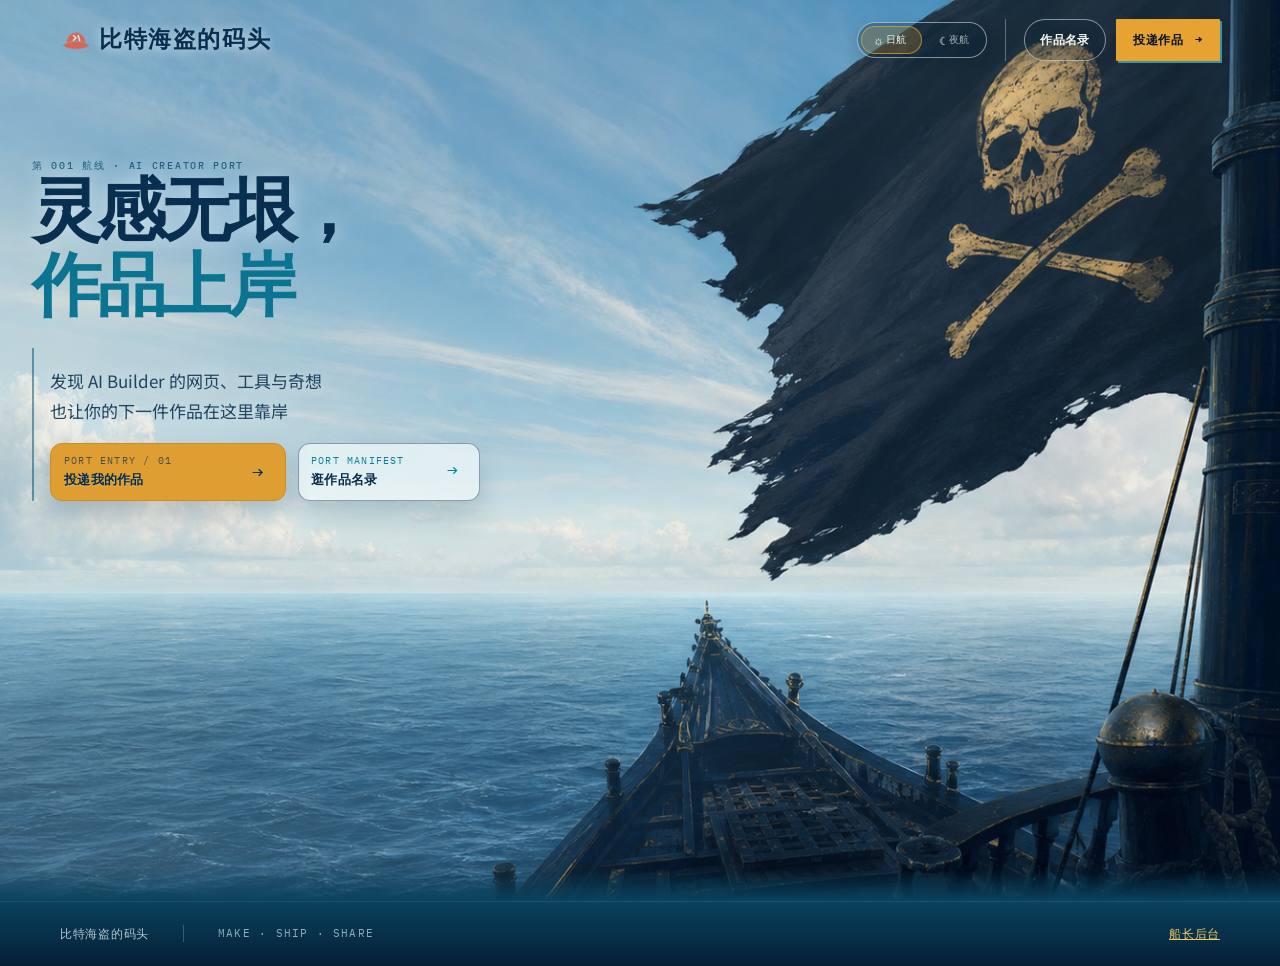
==== index.html @ 135f48ba "feat(mobile): 公开路径移动端适配完成 — 首页/投递/名录/详情日航夜航手机端全部收束 index.html v56, submit.html v59, works.html v60, " ====
<!doctype html>
<html lang="zh-CN">
<head>
  <meta charset="UTF-8"><meta name="viewport" content="width=device-width, initial-scale=1.0">
  <meta name="description" content="比特海盗的码头：AI 创作者的作品靠岸处。">
  <title>比特海盗的码头</title><link rel="stylesheet" href="assets/styles.css"><link rel="stylesheet" href="assets/nautical.css?v=13"><link rel="stylesheet" href="assets/theme.css?v=56"><link rel="stylesheet" href="assets/toggle.css?v=3">
</head>
<body data-page="home" data-theme="day">
  <header class="site-header"><a class="brand" href="index.html"><span class="brand-mark" aria-hidden="true"><svg viewBox="0 0 48 48" focusable="false"><path class="mark-hat" d="M10.3 26c1.3-8.4 6.4-14.1 13.7-14.1S36.4 17.6 37.7 26c-4.3-2.1-8.9-3.1-13.7-3.1s-9.4 1-13.7 3.1Z"/><path class="mark-brim" d="M4.8 30.7C10 27.1 16.3 25.4 24 25.4s14 1.7 19.2 5.3C38 33.8 31.7 35.4 24 35.4S10 33.8 4.8 30.7Z"/><path class="mark-code" d="m20.2 15.8 3.9 3.5-3.9 3.5m7-7 2.3 7"/></svg></span>比特海盗的码头</a><nav><button class="theme-toggle" type="button" data-theme-toggle aria-label="当前日航，切换到夜航主题"><span class="theme-option"><span aria-hidden="true">☼</span>日航</span><span class="theme-option"><span aria-hidden="true">☾</span>夜航</span><i class="theme-indicator" aria-hidden="true"></i></button><span class="nav-actions"><a href="works.html">作品名录</a><a class="button button-small" href="submit.html">投递作品 <span>→</span></a></span></nav></header>
  <main>
    <section class="hero"><div class="hero-copy-block"><p class="eyebrow">第 001 航线 · AI CREATOR PORT</p><h1 class="hero-title"><span class="theme-view" data-theme-view="night" hidden>越过黑潮，<br><em>作品归航</em></span><span class="theme-view" data-theme-view="day">灵感无垠，<br><em>作品上岸</em></span></h1><div class="hero-action"><p class="hero-copy"><span class="theme-view" data-theme-view="night" hidden>在黑潮里辨认彼此留下的航迹<br>把还没抵岸的想法，继续驶向更远处</span><span class="theme-view" data-theme-view="day">发现 AI Builder 的网页、工具与奇想<br>也让你的下一件作品在这里靠岸</span></p><div class="hero-cta-row"><a class="boarding-pass" href="submit.html"><strong>投递我的作品</strong><b aria-hidden="true">→</b></a><a class="catalog-pass" href="works.html"><span>PORT MANIFEST</span><strong>逛作品名录</strong><b aria-hidden="true">→</b></a></div></div></div><div class="day-harbor theme-view" data-theme-view="day" aria-hidden="true"><svg viewBox="0 0 1440 720" preserveAspectRatio="xMidYMid slice" xmlns="http://www.w3.org/2000/svg"><rect width="1440" height="458" fill="#d7eef3"/><rect y="458" width="1440" height="262" fill="#8fc9d8"/><rect y="454" width="1440" height="5" fill="#5d9fb5" opacity=".58"/><g fill="none" stroke="#418ba4" stroke-linecap="round"><path class="day-wave day-wave-one" d="M-90 535C28 510 126 560 245 535S463 510 582 535S820 560 939 535S1177 510 1296 535S1534 560 1653 535" stroke-width="2" opacity=".34"/><path class="day-wave day-wave-two" d="M-130 596C20 574 127 617 276 596S533 574 682 596S939 617 1088 596S1345 574 1494 596S1751 617 1900 596" stroke-width="3" opacity=".28"/><path class="day-wave day-wave-three" d="M-70 652C58 635 161 671 289 652S520 635 648 652S879 671 1007 652S1238 635 1366 652S1597 671 1725 652" stroke-width="1.5" opacity=".44"/></g><g class="day-ship" fill="#093b67"><path d="M958 552H1438L1370 600H1018Z"/><path d="M1102 551V150" stroke="#093b67" stroke-width="14"/><path d="M1110 185L1268 258L1110 322Z" opacity=".12"/><path d="M1094 519H1220L1194 539H1108Z" fill="#062d52"/></g><g class="day-flag"><path d="M1106 185C1154 178 1208 194 1262 184V282C1205 294 1157 278 1106 287Z" fill="#082f58"/><g fill="none" stroke="#e3a435" stroke-linecap="round" stroke-linejoin="round" stroke-width="4"><path d="M1169 214C1157 214 1149 222 1149 235C1149 248 1157 257 1169 257C1181 257 1189 248 1189 235C1189 222 1181 214 1169 214Z"/><path d="M1158 233L1163 233M1175 233L1180 233M1159 248C1165 252 1174 252 1179 248"/><path d="M1146 268L1191 289M1192 267L1148 290"/></g></g><g class="day-ship-notes" fill="#0a3d70" font-family="IBM Plex Mono, monospace" font-size="12" letter-spacing="2"><text x="1008" y="130">PORTSIDE / 01</text><path d="M1010 139H1100" stroke="#0a3d70" stroke-width="1.5"/><text x="1272" y="346">CLEAR WATER</text></g></svg><p class="day-harbor-readout">晴海方位<br><strong>东南风 · 缓慢启航</strong></p></div><div class="night-hero-art theme-view" data-theme-view="night" hidden aria-hidden="true"></div></section>
  </main>
  <footer><span>比特海盗的码头</span><span class="mono">MAKE · SHIP · SHARE</span><a href="admin.html">船长后台</a></footer>

  <script src="assets/theme-fallback.js?v=3"></script><script type="module" src="assets/app.js?v=9"></script>
</body></html>
---- assets/styles.css ----
@import url('https://fonts.googleapis.com/css2?family=IBM+Plex+Mono:wght@400;500&family=LXGW+WenKai:wght@400;700&family=Noto+Sans+SC:wght@400;500;700&display=swap');
:root{--ink:#082b36;--paper:#e7e6d7;--mist:#9cb9b6;--teal:#1d7b72;--orange:#e57a38;--coral:#b64f46;--line:rgba(8,43,54,.18);--radius:2px;--display:'LXGW WenKai',serif;--body:'Noto Sans SC',sans-serif;--mono:'IBM Plex Mono',monospace}*{box-sizing:border-box}html{scroll-behavior:smooth}body{margin:0;background:var(--paper);color:var(--ink);font-family:var(--body);font-size:16px;line-height:1.6}a{color:inherit;text-decoration:none}button,input,textarea,select{font:inherit}button{cursor:pointer}.site-header,footer{display:flex;align-items:center;justify-content:space-between;max-width:1240px;margin:auto;padding:22px 32px;border-bottom:1px solid var(--line)}.brand{font-family:var(--display);font-size:21px;font-weight:700;letter-spacing:.04em}.brand-mark{display:inline-grid;place-items:center;width:28px;height:28px;margin-right:6px;border:1px solid var(--teal);border-radius:50%;color:var(--teal);font-family:var(--mono)}nav{display:flex;align-items:center;gap:24px;font-size:14px}nav>a:not(.button){border-bottom:1px solid transparent}nav>a:not(.button):hover{border-color:var(--ink)}.button{display:inline-flex;gap:11px;align-items:center;border:0;border-radius:var(--radius);padding:13px 18px;background:var(--orange);color:#fff;font-weight:700;box-shadow:3px 3px 0 var(--ink);transition:transform .18s,box-shadow .18s}.button:hover{transform:translate(2px,2px);box-shadow:1px 1px 0 var(--ink)}.button-small{padding:8px 12px;font-size:14px;box-shadow:2px 2px 0 var(--ink)}.eyebrow,.mono{font-family:var(--mono);font-size:11px;letter-spacing:.11em}.eyebrow{color:var(--teal);font-weight:500}.hero{max-width:1240px;margin:auto;padding:85px 32px 92px;background:radial-gradient(circle at 72% 36%,rgba(29,123,114,.17),transparent 24%)}h1,h2{margin:0;font-family:var(--display);line-height:1.08}h1{font-size:clamp(45px,7vw,96px);letter-spacing:-.05em}h1 em{color:var(--teal);font-style:normal}.hero-copy{max-width:480px;margin:28px 0;color:rgba(8,43,54,.75);font-size:17px}.tide-line{position:relative;display:flex;align-items:center;gap:10px;max-width:760px;margin:48px 0 25px;height:24px;font-family:var(--mono);font-size:10px;color:var(--teal)}.tide-line span{width:min(58vw,520px);height:1px;background:var(--teal);transform-origin:left;animation:draw 1.5s ease-out}.tide-line i{width:12px;height:12px;border:2px solid var(--orange);border-radius:50%;background:var(--paper);animation:pulse 2s infinite}.tide-line b{font-weight:400}.text-link{font-weight:700;border-bottom:1px solid var(--ink)}.text-link span{color:var(--orange)}.works-section{max-width:1240px;margin:auto;padding:44px 32px 90px;border-top:1px solid var(--line)}.section-heading{display:flex;align-items:end;justify-content:space-between;gap:20px;margin-bottom:28px}.section-heading h1,.section-heading h2{font-size:clamp(32px,4vw,52px)}.section-heading p{margin:0}.tag-filter{display:flex;gap:9px;flex-wrap:wrap;margin-bottom:30px}.tag-filter button{border:1px solid var(--line);background:transparent;padding:6px 10px;color:var(--ink);font-size:13px}.tag-filter button:hover,.tag-filter button.active{background:var(--ink);color:var(--paper);border-color:var(--ink)}.works-grid{display:grid;grid-template-columns:repeat(3,1fr);gap:20px}.work-card{display:flex;flex-direction:column;min-width:0;background:rgba(255,255,255,.18);border:1px solid var(--line);transition:transform .2s,box-shadow .2s}.work-card:hover{transform:translateY(-5px);box-shadow:5px 7px 0 rgba(8,43,54,.2)}.cover{aspect-ratio:1.35;overflow:hidden;background:var(--ink)}.cover img{display:block;width:100%;height:100%;object-fit:cover}.cover-placeholder{display:grid;place-items:center;height:100%;color:var(--mist);font-family:var(--display);font-size:25px;background:linear-gradient(135deg,var(--ink),#165464)}.card-content{display:flex;flex:1;flex-direction:column;padding:17px}.card-content h3{margin:0;font-family:var(--display);font-size:25px;line-height:1.2}.description{margin:10px 0 15px;font-size:14px;color:rgba(8,43,54,.72)}.card-meta{display:flex;gap:8px;align-items:center;margin-top:auto;font-size:13px}.role-badge{display:inline-flex;padding:2px 7px;border-radius:20px;background:#d2e1dc;color:var(--teal);font-size:11px;font-weight:700}.role-船长{background:#f1d28f;color:#674700}.role-大副{background:#c7ded0;color:#155339}.role-舵手{background:#c6dfe7;color:#176078}.role-领航员{background:#c9e3df;color:#167064}.role-炮手{background:#efd0c9;color:#8f382c}.role-瞭望员{background:#eee1b5;color:#77601d}.role-船医{background:#efd2d0;color:#963e38}.tags{display:flex;gap:6px;flex-wrap:wrap;margin-top:15px}.tag{font-family:var(--mono);font-size:10px;color:var(--teal)}.tag:before{content:'#'}.empty-state{padding:60px 0;text-align:center;border:1px dashed var(--line)}.hidden{display:none!important}footer{border-top:1px solid var(--line);border-bottom:0;font-size:12px;color:rgba(8,43,54,.68)}footer a{text-decoration:underline}.detail-page{max-width:900px;margin:auto;padding:44px 32px 92px}.back-link{font-size:14px;text-decoration:underline}.detail-cover{width:100%;max-height:500px;object-fit:cover;margin:28px 0}.detail-title{font-size:clamp(42px,6vw,76px)}.detail-summary{max-width:650px;font-size:19px;margin:18px 0 28px}.detail-byline{display:flex;gap:10px;align-items:center;margin-bottom:34px}.journey{max-width:720px;padding:28px 0;border-top:1px solid var(--line);white-space:pre-wrap}.journey h2{font-size:31px}.journey p{font-size:16px}.detail-bottom{display:flex;justify-content:space-between;gap:16px;align-items:center;padding-top:22px;border-top:1px solid var(--line)}.form-page{display:grid;grid-template-columns:minmax(260px,.7fr) minmax(360px,1fr);gap:80px;max-width:1040px;margin:auto;padding:70px 32px 100px}.form-intro h1{font-size:clamp(43px,5vw,70px)}.form-intro p{color:rgba(8,43,54,.72)}.form-note{font-size:13px;border-left:2px solid var(--orange);padding-left:12px}.work-form,.admin-login{display:flex;flex-direction:column;gap:20px;padding:26px;border:1px solid var(--line);background:rgba(255,255,255,.2)}label{display:flex;flex-direction:column;gap:6px;font-size:13px;font-weight:700}.muted{font-weight:400;color:rgba(8,43,54,.6)}input,textarea,select{width:100%;border:1px solid var(--line);border-radius:0;padding:10px;background:rgba(255,255,255,.45);color:var(--ink);outline:none;font-weight:400}input:focus,textarea:focus,select:focus{border-color:var(--teal);box-shadow:0 0 0 2px rgba(29,123,114,.18)}.form-row{display:grid;grid-template-columns:1fr 1fr;gap:14px}.form-message{margin:0;font-size:13px;color:var(--teal)}.form-message.error{color:var(--coral)}.admin-page{max-width:1040px;margin:auto;padding:55px 32px 90px}.admin-login{max-width:400px}.text-button{border:0;background:none;color:var(--teal);text-decoration:underline}.review-list{display:grid;gap:16px}.review-card{display:grid;grid-template-columns:150px 1fr;gap:20px;padding:16px;border:1px solid var(--line)}.review-card .cover{height:110px}.review-card h3{margin:0;font-family:var(--display);font-size:28px}.review-card p{margin:7px 0;font-size:14px}.review-actions{display:flex;gap:10px;align-items:end;flex-wrap:wrap;margin-top:15px}.review-actions select{width:auto;min-width:130px}.danger{background:var(--coral)}.status-note{font-size:12px;color:var(--coral)}@keyframes draw{from{transform:scaleX(0)}to{transform:scaleX(1)}}@keyframes pulse{50%{box-shadow:0 0 0 6px rgba(229,122,56,.2)}}@media (prefers-reduced-motion:reduce){*,*:before,*:after{animation-duration:.01ms!important;transition-duration:.01ms!important}}@media(max-width:760px){.site-header,footer{padding:17px 20px}.site-header nav{gap:12px}.site-header nav>a:not(.button){display:none}.hero,.works-section{padding-left:20px;padding-right:20px}.hero{padding-top:58px}.works-grid{grid-template-columns:1fr}.form-page{grid-template-columns:1fr;gap:35px;padding:48px 20px 65px}.form-row{grid-template-columns:1fr}.detail-page,.admin-page{padding-left:20px;padding-right:20px}.review-card{grid-template-columns:1fr}.review-card .cover{height:auto}.detail-bottom{align-items:flex-start;flex-direction:column}footer{flex-wrap:wrap;gap:8px}}

.tag-field{margin:0;padding:0;border:0}.tag-field legend{padding:0;font-size:13px;font-weight:700}.tag-options{display:flex;flex-wrap:wrap;gap:8px;margin-top:9px}.tag-option{display:block;position:relative;margin:0}.tag-option input{position:absolute;inline-size:1px;block-size:1px;opacity:0}.tag-option span{display:block;border:1px solid var(--line);padding:6px 10px;background:rgba(255,255,255,.2);color:var(--ink);font-size:13px;font-weight:500;line-height:1.3;transition:border-color .18s,background .18s,color .18s}.tag-option input:checked+span{border-color:var(--teal);background:var(--teal);color:#fff}.tag-option input:focus-visible+span{outline:2px solid var(--orange);outline-offset:2px}.field-help{margin:8px 0 0;color:rgba(8,43,54,.62);font-size:12px;font-weight:400;line-height:1.55}
---- assets/nautical.css ----
/* Night sail: the default theme and shared site chrome. */
:root {
  --ink: #f5dfad;
  --paper: #030917;
  --mist: #9bb7d4;
  --teal: #48bdd0;
  --orange: #d9ad55;
  --coral: #df735e;
  --line: rgba(143,183,220,.22);
  --chart: 'IBM Plex Mono', monospace;
  --moon: #fff1c8;
  --surface: #0a1d3c;
  --surface-deep: #050e23;
}

body { min-height: 100vh; color: var(--moon); background: radial-gradient(ellipse 76% 52% at 72% -8%,rgba(22,73,129,.58),transparent 68%),linear-gradient(145deg,#06152f 0%,#030917 51%,#020611 100%); }
body::before { content: ''; position: fixed; z-index: -1; inset: 0; pointer-events: none; opacity: .08; background-image: radial-gradient(rgba(255,239,194,.62) .45px,transparent .8px); background-size: 10px 10px; }
body::after { content: ''; position: fixed; z-index: -1; right: 0; bottom: 0; left: 0; height: 31vh; pointer-events: none; opacity: .38; background: repeating-radial-gradient(ellipse 120% 24% at 50% 112%,transparent 0 39px,rgba(72,189,208,.13) 40px 41px,transparent 42px 79px); }

.site-header { position: relative; z-index: 4; max-width: none; padding: 19px max(32px,calc((100vw - 1240px)/2)); border-bottom: 1px solid rgba(217,173,85,.48); background: rgba(2,8,22,.83); box-shadow: 0 8px 30px rgba(0,0,0,.16); backdrop-filter: blur(18px); }
.brand { color: var(--moon); font-size: 23px; letter-spacing: .07em; }
.brand-mark { display:inline-flex; flex:0 0 32px; align-items:center; justify-content:center; width:32px; height:32px; margin-right:7px; border:0; border-radius:0; color:var(--orange); box-shadow:none !important; vertical-align:middle; }
.brand-mark svg { width:100%; height:100%; overflow:visible; }
.brand-mark .mark-hat { fill:currentColor; stroke:currentColor; stroke-width:1; stroke-linejoin:round; }
.brand-mark .mark-brim { fill:currentColor; stroke:currentColor; stroke-width:1; stroke-linejoin:round; }
.brand-mark .mark-code { fill:none; stroke:var(--paper); stroke-width:2.15; stroke-linecap:round; stroke-linejoin:round; }
body[data-theme="day"] .brand-mark { color:#d96557; }
nav { font-family: var(--chart); font-size: 11px; letter-spacing: .08em; }
.button { border: 1px solid var(--orange); border-radius: 1px; padding: 11px 17px; background: var(--orange); color: #071227; box-shadow: 3px 3px 0 rgba(72,189,208,.72); font-family: var(--chart); font-size: 11px; letter-spacing: .07em; }
.button:hover { transform: translate(1px,1px); background: #f5d786; color: #061127; box-shadow: 2px 2px 0 rgba(72,189,208,.72); }
.button-small { box-shadow: 2px 2px 0 rgba(72,189,208,.72); }
.eyebrow { color: var(--teal); font-family: var(--chart); font-size: 10px; letter-spacing: .17em; }

/* Home: one reading column and one theme-owned visual, aligned to the title zone. */
.theme-view[hidden] { display: none !important; }
.hero { position: relative; display: grid; grid-template-columns: minmax(0,1fr) minmax(380px,.82fr); align-items: start; gap: clamp(40px,5.5vw,76px); width: min(calc(100% - 64px),1240px); min-height: 570px; margin: 0 auto; padding: 76px 0 64px; overflow: hidden; }
.hero-copy-block { position: relative; z-index: 1; min-width: 0; padding-top: 2px; }
.hero .eyebrow { margin: 0; }
.hero-kicker { max-width: 470px; margin: 16px 0 12px; color: rgba(155,183,212,.96); font-size: 16px; line-height: 1.55; }
.hero h1 { max-width: 590px; margin: 0; color: var(--moon); font-size: clamp(52px,4.45vw,68px); line-height: 1.08; letter-spacing: -.055em; text-shadow: 0 7px 24px rgba(0,0,0,.36); }
.hero h1 em { color: var(--orange); font-style: normal; text-shadow: 0 0 20px rgba(217,173,85,.17); }
.hero-title .theme-view { width: 100%; }
.hero-action { display: grid; justify-items: start; gap: 14px; max-width: 430px; margin-top: 18px; padding-left: 15px; border-left: 1px solid rgba(72,189,208,.34); }
.hero-copy { margin: 0; color: rgba(226,237,250,.74); font-size: 15px; line-height: 1.78; }
.hero-cta-row { display: flex; flex-wrap: wrap; gap: 12px; }
.catalog-pass { display: inline-grid; grid-template-columns: auto 20px; align-items: center; column-gap: 13px; min-height: 58px; padding: 8px 12px; border: 1px solid rgba(143,183,220,.54); color: var(--moon); font-family: var(--chart); transition: transform .2s ease-out,border-color .2s ease-out,background .2s ease-out,box-shadow .2s ease-out; }
.catalog-pass span { grid-column: 1; color: var(--teal); font-size: 9px; letter-spacing: .12em; }.catalog-pass strong { grid-column: 1; font-size: 12px; font-weight: 500; letter-spacing: .04em; }.catalog-pass b { grid-column: 2; grid-row: 1 / span 2; color: var(--orange); font-size: 18px; font-weight: 400; }.catalog-pass:hover { transform: translateY(-2px); border-color: var(--orange); background: rgba(217,173,85,.1); box-shadow: 0 10px 22px rgba(0,0,0,.2); }.catalog-pass:active { transform: translateY(0) scale(.98); }.hero-proof { margin: 2px 0 0; color: rgba(155,183,212,.78); font-size: 10px; letter-spacing: .08em; }
.boarding-pass { position: relative; display: inline-grid; grid-template-columns: auto 21px; align-items: center; column-gap: 16px; width: min(100%,236px); margin-top: 0; padding: 8px 11px 8px 12px; border: 1px solid rgba(217,173,85,.72); background: linear-gradient(90deg,rgba(217,173,85,.13),rgba(217,173,85,.025)); color: var(--moon); font-family: var(--chart); transition: transform .2s,background .2s,border-color .2s; }
.boarding-pass::before { content: 'PORT ENTRY / 01'; grid-column: 1; color: var(--teal); font-size: 9px; letter-spacing: .12em; }
.boarding-pass strong { grid-column: 1; grid-row: 2; font-size: 12px; font-weight: 500; letter-spacing: .04em; }
.boarding-pass b { grid-column: 2; grid-row: 1 / span 2; color: var(--orange); font-size: 19px; font-weight: 400; }
.boarding-pass:hover { transform: translateX(4px); border-color: var(--orange); background: rgba(217,173,85,.16); }

.hero-chart { position: relative; align-self: start; width: 100%; height: 408px; margin-top: 52px; overflow: hidden; }
.hero-chart { display: none; border: 1px solid rgba(217,173,85,.42); background: linear-gradient(148deg,rgba(17,55,100,.56),rgba(4,14,35,.74) 68%); color: var(--teal); box-shadow: inset 0 0 0 7px rgba(217,173,85,.035),0 24px 62px rgba(0,0,0,.27); }
.hero-chart::before { content: ''; position: absolute; width: 282px; height: 282px; left: 53%; top: 51%; transform: translate(-50%,-50%); border: 1px solid rgba(217,173,85,.22); border-radius: 50%; box-shadow: 0 0 0 42px rgba(72,189,208,.045),0 0 0 84px rgba(217,173,85,.025); }
.hero-chart::after { content: ''; position: absolute; left: 53%; top: 10%; width: 1px; height: 80%; background: linear-gradient(transparent,rgba(217,173,85,.38),transparent); }
.hero-chart svg { position: absolute; z-index: 0; inset: 0; width: 100%; height: 100%; }
.chart-stamp,.chart-north,.chart-caption,.chart-grid { position: absolute; z-index: 2; }
.chart-stamp { top: 22px; right: 19px; padding: 6px 8px; border: 1px solid rgba(223,115,94,.68); color: var(--coral); font: 9px/1.45 var(--chart); letter-spacing: .1em; text-align: right; transform: rotate(6deg); }
.chart-north { top: 25px; left: 23px; color: var(--moon); font: 14px/1.1 var(--chart); text-align: center; }
.chart-grid { z-index: 1; background: rgba(72,189,208,.25); transform-origin: left; }
.grid-a { top: 169px; left: 33px; width: 168px; height: 1px; transform: rotate(24deg); }
.grid-b { right: 22px; bottom: 92px; width: 152px; height: 1px; transform: rotate(-16deg); }
.chart-caption { bottom: 21px; left: 25px; margin: 0; padding-left: 11px; border-left: 2px solid var(--orange); color: var(--mist); font: 10px/1.6 var(--chart); letter-spacing: .04em; }
.chart-caption strong { color: var(--moon); font-size: 11px; font-weight: 500; }
.day-boat { display: none; }
.manifest-gateway { width: min(calc(100% - 64px),1240px); margin: 0 auto; padding: 0 0 76px; }
.manifest-link { display: grid; grid-template-columns: 1fr auto; align-items: center; gap: 8px; padding: 24px 0; border-top: 1px solid rgba(217,173,85,.42); border-bottom: 1px solid rgba(143,183,220,.2); color: var(--moon); font-family: var(--chart); transition: border-color .2s,color .2s; }
.manifest-link span { grid-column: 1; color: var(--teal); font-size: 10px; letter-spacing: .14em; }.manifest-link strong { grid-column: 1; font-size: 17px; font-weight: 500; letter-spacing: .03em; }.manifest-link b { grid-column: 2; grid-row: 1 / span 2; color: var(--orange); font-size: 27px; font-weight: 400; }.manifest-link:hover { border-color: var(--orange); color: var(--orange); }

.works-section { position: relative; max-width: 1240px; padding-top: 68px; border-top: 1px solid rgba(217,173,85,.42); }.works-section::before { content: 'PORT MANIFEST  /  NIGHT WATCH'; position: absolute; top: 20px; right: 32px; color: rgba(155,183,212,.53); font: 10px var(--chart); letter-spacing: .1em; }.section-heading h2 { color: var(--moon); font-size: clamp(40px,4.6vw,63px); letter-spacing: -.06em; }.section-heading h2::after { content: ''; display: inline-block; width: 28px; margin-left: 12px; border-top: 2px solid var(--orange); vertical-align: middle; }.tag-filter { padding-bottom: 17px; border-bottom: 1px solid var(--line); }.tag-filter button { border: 0; border-bottom: 2px solid transparent; padding: 5px 7px; background: transparent; color: var(--mist); font-family: var(--chart); font-size: 10px; letter-spacing: .04em; }.tag-filter button:hover,.tag-filter button.active { color: var(--moon); border-bottom-color: var(--orange); }
.works-grid { gap: 22px; }.work-card { position: relative; border: 1px solid rgba(123,170,211,.32); background: linear-gradient(155deg,rgba(14,43,82,.92),rgba(5,17,39,.94)); transition: transform .2s,border-color .2s,box-shadow .2s; }.work-card::before { content: 'BERTH / OPEN'; position: absolute; z-index: 2; top: 12px; left: 12px; padding: 3px 7px; border-left: 1px solid var(--orange); background: rgba(3,9,23,.88); color: var(--mist); font: 9px var(--chart); letter-spacing: .08em; }.work-card:hover { transform: translateY(-5px); border-color: var(--orange); box-shadow: 0 16px 32px rgba(0,0,0,.27); }.cover { position: relative; border-bottom: 1px solid rgba(143,183,220,.24); background: var(--surface-deep); }.cover::after { content: ''; position: absolute; inset: 10px; border: 1px solid rgba(217,173,85,.27); pointer-events: none; }.cover img { filter: saturate(.88) contrast(1.08); }.cover-placeholder { background: radial-gradient(circle at 67% 18%,rgba(72,189,208,.55),transparent 25%),linear-gradient(135deg,#0d407a,#030917); color: var(--moon); }.card-content { padding: 18px; }.card-content h3,.detail-title,.journey h2,.admin-page .section-heading h1,.review-card h3 { color: var(--moon); }.description,.journey p { color: rgba(230,239,250,.75); }.card-meta { border-top-color: rgba(143,183,220,.19); color: var(--mist); font-family: var(--chart); font-size: 10px; }.role-badge { background: rgba(72,189,208,.15); color: var(--teal); font-family: var(--chart); }.tag,.text-button { color: var(--orange); }
.detail-page { padding-top: 58px; }.back-link,.detail-byline,.form-intro p,.muted { color: var(--mist); }.detail-cover { border-color: rgba(217,173,85,.43); }.detail-summary,.form-intro { border-left-color: var(--orange); }.journey,.review-card { border-color: rgba(143,183,220,.28); background: rgba(8,29,60,.48); }.work-form,.admin-login { border-color: rgba(143,183,220,.34); background: rgba(7,24,52,.66); }label { color: var(--moon); }input,textarea,select { border-color: rgba(143,183,220,.34); background: rgba(3,9,23,.62); color: var(--moon); }
footer { max-width: none; padding: 23px max(32px,calc((100vw - 1240px)/2)); border-top-color: rgba(217,173,85,.4); background: #020714; color: var(--mist); font-family: var(--chart); letter-spacing: .06em; } footer a { color: var(--orange); }
.site-header nav { gap: 18px; }.nav-actions { display: flex; align-items: center; gap: 14px; }.nav-actions > a:not(.button) { border-bottom: 1px solid transparent; color: rgba(255,241,200,.8); }.nav-actions > a:not(.button):hover { color: var(--orange); border-color: var(--orange); }

@media (max-width: 980px) { .hero { grid-template-columns: 1fr; gap: 0; width: min(calc(100% - 48px),720px); padding-top: 62px; }.hero-chart { max-width: 590px; height: 390px; margin-top: 34px; }.manifest-gateway { width: min(calc(100% - 48px),720px); } }
@media (max-width: 760px) { .site-header,footer { padding-right: 20px; padding-left: 20px; }.site-header nav { gap: 10px; }.nav-actions { gap: 10px; }.nav-actions .button-small { padding: 7px 9px; font-size: 11px; }.nav-actions > a:not(.button) { display: none; }.hero { width: calc(100% - 40px); min-height: 0; padding: 52px 0 48px; }.hero-kicker { margin: 14px 0 10px; font-size: 15px; }.hero h1 { font-size: clamp(44px,13vw,62px); }.hero-action { gap: 12px; margin-top: 16px; padding-left: 12px; }.hero-copy { font-size: 14px; line-height: 1.76; }.hero-chart { height: 320px; margin-top: 30px; }.manifest-gateway { width: calc(100% - 40px); padding-bottom: 56px; }.manifest-link { padding: 20px 0; }.manifest-link strong { font-size: 15px; }.works-section { padding-top: 62px; }.works-section::before { right: 20px; }.detail-page,.admin-page,.form-page { padding-right: 20px; padding-left: 20px; } }
---- assets/theme.css ----
/* Day sailing: a harbour chart that overrides only the shared theme tokens and visual. */
body[data-theme="day"] { --ink:#0a3d70; --paper:#dbeef2; --mist:#39759a; --teal:#087f9b; --orange:#e6a331; --coral:#d96557; --line:rgba(10,61,112,.25); --moon:#10395e; --surface:#f6fbfa; --surface-deep:#d2eaf0; color:var(--moon); background:radial-gradient(circle at 82% 0,#fff9e8 0,transparent 24%),linear-gradient(160deg,#c7e7ef 0%,#e9f5f3 47%,#d6ebee 100%); }
body[data-theme="day"]::before { opacity:.07; background-image:radial-gradient(rgba(10,61,112,.26) .5px,transparent .7px); }
body[data-theme="day"]::after { display:none; }
body[data-theme="day"] .site-header { border-bottom-color:rgba(10,61,112,.22); background:rgba(246,251,250,.8); }.theme-toggle { display:inline-flex; align-items:center; gap:6px; padding:7px 9px; border:1px solid rgba(131,200,232,.35); border-radius:999px; background:transparent; color:var(--mist); font:10px var(--chart); letter-spacing:.05em; transition:background .2s,color .2s,border-color .2s; }.theme-toggle:hover { border-color:var(--teal); background:rgba(60,199,214,.12); color:var(--moon); }body[data-theme="day"] .brand-mark { border-color:var(--coral); color:var(--coral); }body[data-theme="day"] .theme-toggle { border-color:rgba(10,61,112,.3); background:rgba(255,255,255,.38); color:var(--ink); }body[data-theme="day"] .theme-toggle:hover { border-color:var(--teal); background:#fff; color:var(--teal); }
body[data-theme="day"] .hero h1 { color:var(--ink); text-shadow:none; }body[data-theme="day"] .hero h1 em { color:var(--teal); text-shadow:none; }body[data-theme="day"] .hero-kicker,body[data-theme="day"] .hero-copy { color:rgba(10,61,112,.76); }body[data-theme="day"] .hero-action { border-left-color:rgba(8,127,155,.42); }body[data-theme="day"] .boarding-pass { border-color:rgba(10,61,112,.46); background:rgba(255,255,255,.45); color:var(--ink); }body[data-theme="day"] .boarding-pass::before { color:var(--teal); }body[data-theme="day"] .boarding-pass b { color:var(--coral); }body[data-theme="day"] .boarding-pass:hover { border-color:var(--coral); background:rgba(255,255,255,.78); }
body[data-theme="day"] .hero-chart.theme-view:not([hidden]) { display:block; border-color:rgba(10,61,112,.25); background:linear-gradient(140deg,rgba(255,255,255,.72),rgba(194,226,234,.74)); color:var(--ink); box-shadow:0 24px 54px rgba(28,94,124,.15); }body[data-theme="day"] .hero-chart::before { width:92%; height:42%; top:auto; bottom:0; left:4%; transform:none; border:0; border-top:1px solid rgba(8,127,155,.23); border-radius:50% 50% 0 0; background:linear-gradient(180deg,transparent,rgba(194,226,234,.33)); box-shadow:none; }body[data-theme="day"] .hero-chart::after { top:auto; right:28px; bottom:58px; left:28px; width:auto; height:1px; background:rgba(10,61,112,.14); }.day-boat { display:block; }body[data-theme="day"] .chart-stamp { color:var(--coral); }body[data-theme="day"] .chart-north { color:var(--ink); }body[data-theme="day"] .chart-grid { background:rgba(10,61,112,.16); }body[data-theme="day"] .grid-a { top:143px; left:46px; width:112px; }body[data-theme="day"] .grid-b { display:none; }body[data-theme="day"] .chart-caption { border-left-color:var(--coral); color:var(--mist); }body[data-theme="day"] .chart-caption strong { color:var(--ink); }
body[data-theme="day"] .manifest-link { border-top-color:rgba(10,61,112,.25); border-bottom-color:rgba(10,61,112,.18); color:var(--ink); }body[data-theme="day"] .manifest-link span { color:var(--teal); }body[data-theme="day"] .manifest-link b { color:var(--coral); }body[data-theme="day"] .manifest-link:hover { border-color:var(--coral); color:var(--teal); }body[data-theme="day"] .nav-actions > a:not(.button) { color:var(--ink); }body[data-theme="day"] .nav-actions > a:not(.button):hover { color:var(--teal); border-color:var(--teal); }
body[data-theme="day"] .works-section { border-top-color:rgba(10,61,112,.25); }body[data-theme="day"] .works-section::before { color:rgba(10,61,112,.55); }body[data-theme="day"] .section-heading h2,body[data-theme="day"] .card-content h3,body[data-theme="day"] .detail-title,body[data-theme="day"] .journey h2,body[data-theme="day"] .admin-page .section-heading h1,body[data-theme="day"] .review-card h3 { color:var(--ink); }body[data-theme="day"] .section-heading h2::after { border-color:var(--coral); }body[data-theme="day"] .tag-filter { border-bottom-color:rgba(10,61,112,.2); }body[data-theme="day"] .tag-filter button { color:var(--mist); }body[data-theme="day"] .tag-filter button:hover,body[data-theme="day"] .tag-filter button.active { color:var(--ink); border-bottom-color:var(--coral); }body[data-theme="day"] .work-card { border-color:rgba(10,61,112,.18); background:rgba(255,255,255,.7); box-shadow:0 10px 22px rgba(28,94,124,.12); }body[data-theme="day"] .work-card::before { background:var(--ink); color:#eff8f7; }body[data-theme="day"] .cover { border-bottom-color:rgba(10,61,112,.18); background:#bcdce4; }body[data-theme="day"] .cover::after { border-color:rgba(255,255,255,.66); }body[data-theme="day"] .cover-placeholder { background:radial-gradient(circle at 65% 20%,#f6d486,transparent 28%),linear-gradient(135deg,#6db8cf,#21779d); color:#fff; }body[data-theme="day"] .description,body[data-theme="day"] .journey p { color:rgba(10,61,112,.74); }body[data-theme="day"] .card-meta { border-top-color:rgba(10,61,112,.16); color:var(--mist); }body[data-theme="day"] .role-badge { background:rgba(8,127,155,.11); color:var(--teal); }body[data-theme="day"] .tag,body[data-theme="day"] .text-button { color:var(--teal); }body[data-theme="day"] .journey,body[data-theme="day"] .review-card { border-color:rgba(10,61,112,.18); background:rgba(255,255,255,.45); }body[data-theme="day"] .work-form,body[data-theme="day"] .admin-login { border-color:rgba(10,61,112,.22); background:rgba(255,255,255,.6); }body[data-theme="day"] label { color:var(--ink); }body[data-theme="day"] input,body[data-theme="day"] textarea,body[data-theme="day"] select { border-color:rgba(10,61,112,.25); background:rgba(255,255,255,.68); color:var(--ink); }body[data-theme="day"] .manifest-gateway { position:relative; padding-bottom:108px; }body[data-theme="day"] .manifest-link { position:relative; z-index:1; }body[data-theme="day"] .manifest-gateway::after { content:""; position:absolute; z-index:0; right:50%; bottom:0; width:100vw; height:122px; transform:translateX(50%); background:radial-gradient(ellipse 74% 46px at 50% 2%,rgba(108,183,201,.2),transparent 72%),linear-gradient(180deg,rgba(160,213,222,0) 0%,rgba(62,141,170,.18) 35%,#0a3d70 100%); }body[data-theme="day"] footer { border-top-color:rgba(255,255,255,.14); background:#0a3d70; color:#c7e6ee; }body[data-theme="day"] footer a { color:#f8d27a; }
@media(max-width:760px) { body[data-theme="day"] .manifest-gateway { padding-bottom:84px; }body[data-theme="day"] .manifest-gateway::after { height:96px; }.theme-toggle { padding:6px 7px; } }

/* Day home: an open harbour scene, intentionally independent from the night porthole. */
.day-harbor { display: none; }
body[data-theme="day"] .hero { display: block; width: 100%; min-height: 650px; padding: 0; overflow: hidden; background: #d7eef3; }
body[data-theme="day"] .hero::before { content: ''; position: absolute; inset: 0; z-index: 0; pointer-events: none; opacity: .035; background-image: radial-gradient(rgba(10,61,112,.8) .55px,transparent .7px); background-size: 8px 8px; }
body[data-theme="day"] .hero-copy-block { position: relative; z-index: 2; width: min(100% - 64px,1240px); margin: 0 auto; padding: 132px 0 84px; }
body[data-theme="day"] .hero .eyebrow { color: #176887; }
body[data-theme="day"] .hero h1 { max-width: 590px; color: #0a3d70; font-size: clamp(58px,5.2vw,78px); text-shadow: none; }
body[data-theme="day"] .hero h1 em { color: #087f9b; }
body[data-theme="day"] .hero-action { max-width: 500px; margin-top: 25px; padding: 18px 0 0 16px; border-left: 2px solid rgba(8,127,155,.45); }
body[data-theme="day"] .hero-copy { max-width: 475px; color: rgba(10,61,112,.82); font-size: 16px; line-height: 1.8; }
body[data-theme="day"] .hero-cta-row { margin-top: 4px; }
body[data-theme="day"] .boarding-pass,body[data-theme="day"] .catalog-pass { min-width: 166px; min-height: 58px; border-radius: 12px; }
body[data-theme="day"] .boarding-pass { grid-template-columns: auto 20px; column-gap: 13px; padding: 8px 13px; border: 1px solid #d89a2d; background: #e3a435; color: #072f58; box-shadow: 0 10px 18px rgba(10,61,112,.14),0 2px 5px rgba(10,61,112,.1); }
body[data-theme="day"] .boarding-pass::before { content: 'PORT ENTRY / 01'; color: rgba(7,47,88,.72); }
body[data-theme="day"] .boarding-pass b { color: #072f58; }.boarding-pass:active { transform: translateY(0) scale(.98); }
body[data-theme="day"] .boarding-pass:hover { transform: translateY(-2px); border-color: #c88417; background: #ebb348; box-shadow: 0 15px 26px rgba(10,61,112,.18),0 3px 7px rgba(10,61,112,.12); }
body[data-theme="day"] .catalog-pass { border-color: rgba(10,61,112,.38); background: rgba(255,255,255,.54); color: #0a3d70; box-shadow: 0 9px 17px rgba(28,94,124,.1),0 2px 5px rgba(28,94,124,.08); }
body[data-theme="day"] .catalog-pass span,body[data-theme="day"] .catalog-pass b { color: #087f9b; }
body[data-theme="day"] .catalog-pass:hover { border-color: #087f9b; background: rgba(255,255,255,.82); box-shadow: 0 14px 24px rgba(28,94,124,.15),0 3px 7px rgba(28,94,124,.1); }
body[data-theme="day"] .hero-proof { color: rgba(10,61,112,.66); }
body[data-theme="day"] .day-harbor.theme-view:not([hidden]) { position: absolute; z-index: 1; inset: 0; display: block; pointer-events: none; }
body[data-theme="day"] .day-harbor svg { display: block; width: 100%; height: 100%; }
.day-wave { animation: day-drift 10s ease-in-out infinite alternate; }.day-wave-two { animation-duration: 14s; animation-delay: -4s; }.day-wave-three { animation-duration: 18s; animation-delay: -9s; }.day-flag { transform-box: fill-box; transform-origin: left center; animation: flag-sail 3.8s ease-in-out infinite; }.day-harbor-readout { position: absolute; right: max(32px,calc((100vw - 1240px)/2)); bottom: 32px; margin: 0; padding-right: 12px; border-right: 2px solid #e3a435; color: rgba(10,61,112,.72); font: 10px/1.7 var(--chart); letter-spacing: .06em; text-align: right; }.day-harbor-readout strong { color: #0a3d70; font-size: 11px; font-weight: 500; }
@keyframes day-drift { from { transform: translateX(-16px); } to { transform: translateX(18px); } }
@keyframes flag-sail { 0%,100% { transform: skewY(0deg) scaleX(1); } 50% { transform: skewY(1.6deg) scaleX(.97); } }
@media(max-width:760px) { body[data-theme="day"] .hero { min-height: 690px; }body[data-theme="day"] .hero-copy-block { width: calc(100% - 40px); padding: 73px 0 44px; }body[data-theme="day"] .hero h1 { max-width: 315px; font-size: clamp(46px,13vw,60px); }body[data-theme="day"] .hero-action { max-width: 330px; margin-top: 21px; padding-top: 14px; padding-left: 12px; }body[data-theme="day"] .hero-copy { font-size: 14px; line-height: 1.72; }body[data-theme="day"] .hero-cta-row { gap: 9px; }body[data-theme="day"] .boarding-pass,body[data-theme="day"] .catalog-pass { min-width: 0; flex: 1 1 145px; }body[data-theme="day"] .day-harbor svg { width: 168%; max-width: none; margin-left: -68%; }.day-harbor-readout { right: 20px; bottom: 22px; }.day-ship-notes { display: none; } }

/* Day home v2: the visitor stands aboard the ship; the image is the scene, not a card illustration. */
body[data-theme="day"] .hero {
  max-width: none;
  min-height: max(680px,100svh);
  isolation: isolate;
  background-color: #9ac8dc;
  background-image: url("images/day-hero-lookout-v1.png");
  background-position: center top;
  background-size: cover;
}
body[data-theme="day"] .hero::before {
  z-index: 0;
  opacity: 0;
  background-image: none;
  background-repeat: no-repeat;
  background-size: 100% 100%;
}
body[data-theme="day"] .site-header {
  position: absolute;
  z-index: 4;
  width: 100%;
  padding-right: max(32px,calc((100vw - 1160px)/2));
  padding-left: max(32px,calc((100vw - 1160px)/2));
  background: transparent;
  border-bottom-color: transparent;
  box-shadow: none;
  backdrop-filter: none;
}
body[data-theme="day"] .site-header .brand {
  color: #082e50;
  text-shadow: 0 1px 12px rgba(240,250,252,.72);
}
body[data-theme="day"] .site-header .brand-mark { box-shadow:none !important; }
body[data-theme="day"] .site-header .nav-actions > a:not(.button) {
  color: #eff8f7;
  text-shadow: 0 1px 10px rgba(2,25,42,.72);
}
body[data-theme="day"] .site-header .nav-actions > a:not(.button):hover { color: #f2c768; border-color: #f2c768; }
body[data-theme="day"] .site-header .theme-toggle {
  border-color: rgba(235,246,244,.52);
  background: rgba(4,31,52,.32);
  color: #eff8f7;
  box-shadow: 0 5px 16px rgba(2,21,37,.16);
  backdrop-filter: blur(10px);
}
body[data-theme="day"] .site-header .theme-toggle:hover { background: rgba(4,31,52,.52); }
body[data-theme="day"] .site-header .theme-toggle .theme-option:first-child { color: #eff8f7; }
body[data-theme="day"] .site-header .theme-toggle .theme-option:last-of-type { color: rgba(230,241,241,.68); }
body[data-theme="day"] .site-header nav { gap: 0; }
body[data-theme="day"] .site-header .theme-toggle { width: 130px; height: 36px; }
body[data-theme="day"] .site-header .nav-actions {
  gap: 10px;
  margin-left: 18px;
  padding-left: 18px;
  border-left: 1px solid rgba(235,246,244,.34);
}
body[data-theme="day"] .site-header .nav-actions > a:not(.button) {
  display: inline-flex;
  align-items: center;
  min-height: 42px;
  padding: 0 15px;
  border: 1px solid rgba(235,246,244,.52);
  border-radius: 999px;
  background: rgba(4,31,52,.24);
  color: #eff8f7;
  font-size: 12px;
  font-weight: 600;
  letter-spacing: .03em;
  text-shadow: 0 1px 10px rgba(2,25,42,.72);
  backdrop-filter: blur(10px);
}
body[data-theme="day"] .site-header .nav-actions > a:not(.button):hover { background: rgba(4,31,52,.48); }
body[data-theme="day"] .site-header .nav-actions .button-small { min-height: 42px; padding: 0 16px; font-size: 12px; }
@media(max-width:760px) {
  body[data-theme="day"] .site-header { padding-right: 20px; padding-left: 20px; }
  body[data-theme="day"] .site-header .theme-toggle { width: 106px; height: 34px; }
  body[data-theme="day"] .site-header .nav-actions { gap: 8px; margin-left: 10px; padding-left: 10px; }
  body[data-theme="day"] .site-header .nav-actions > a:not(.button) { display: none; }
  body[data-theme="day"] .site-header .nav-actions .button-small { min-height: 36px; padding: 0 11px; font-size: 11px; }
  body[data-page="home"][data-theme="day"] .site-header .nav-actions { display: none !important; }
}
@media(max-width:560px) {
  body[data-theme="day"] .site-header .brand { font-size: 0; }
  body[data-theme="day"] .site-header .brand-mark { margin-right: 0; font-size: 16px; }
  body[data-theme="day"] .site-header .theme-toggle { width: 96px; }
  body[data-theme="day"] .site-header .nav-actions { margin-left: 8px; padding-left: 8px; }
  body[data-theme="day"] .site-header .nav-actions .button-small { padding: 0 9px; }
}
body[data-theme="day"] .hero-copy-block { padding-top: clamp(158px,17vh,204px); }
body[data-theme="day"] .hero .eyebrow { color: #175e7a; text-shadow: 0 1px 18px rgba(240,250,252,.78); }
body[data-theme="day"] .hero h1 { color: #082e50; font-size: clamp(58px,5.4vw,82px); text-shadow: 0 1px 22px rgba(238,249,252,.66); }
body[data-theme="day"] .hero h1 em { color: #0b7490; }
body[data-theme="day"] .hero-action { border-left-color: rgba(8,89,117,.55); }
body[data-theme="day"] .hero-copy { color: rgba(7,48,79,.88); text-shadow: 0 1px 16px rgba(241,251,253,.72); }
body[data-theme="day"] .boarding-pass { border-color: #ce8b28; background: #df9e32; color: #062c49; box-shadow: 0 12px 26px rgba(4,37,61,.22); }
body[data-theme="day"] .catalog-pass { border-color: rgba(7,48,79,.42); background: rgba(248,253,253,.66); box-shadow: 0 12px 26px rgba(4,37,61,.16); }
body[data-theme="day"] .hero-proof { color: rgba(7,48,79,.72); text-shadow: 0 1px 12px rgba(241,251,253,.72); }
body[data-theme="day"] .boarding-pass strong,body[data-theme="day"] .catalog-pass strong {
  color: #062c49;
  font-size: 13px;
  font-weight: 700;
  letter-spacing: .02em;
  text-shadow: 0 1px 0 rgba(255,255,255,.24);
}
@media(min-width:900px) {
  body[data-theme="day"] .hero-copy { max-width: 490px; font-size: 17px; line-height: 1.72; }
  body[data-theme="day"] .hero-cta-row { display: grid; grid-template-columns: 236px minmax(166px,1fr); width: min(100%,430px); gap: 12px; }
  body[data-theme="day"] .boarding-pass { width: auto; }
  body[data-theme="day"] .catalog-pass { min-width: 0; }
  body[data-theme="day"] .boarding-pass::before,body[data-theme="day"] .catalog-pass span { font-size: 10px; }
  body[data-theme="day"] .hero-proof { font-size: 11px; }
}
body[data-theme="day"] .day-harbor { display: none !important; }
body[data-theme="day"] .manifest-gateway { max-width: 1240px; padding-top: 36px; }
@media(min-width:900px) {
  body[data-theme="day"] .hero::after {
    content: '';
    position: absolute;
    z-index: 1;
    inset: 0;
    pointer-events: none;
    background: linear-gradient(90deg,rgba(225,243,246,.14) 0%,rgba(225,243,246,.06) 36%,transparent 58%);
  }
}
@media(max-width:760px) {
  body[data-theme="day"] .hero { min-height: 100svh; background-image: url("images/day-hero-lookout-v1.png"); background-position: 63% top; }
  body[data-theme="day"] .hero-copy-block { padding-top: 116px; }
  body[data-theme="day"] .hero h1 { font-size: clamp(48px,13vw,62px); }
  body[data-theme="day"] .hero-action { background: linear-gradient(90deg,rgba(232,246,248,.55),rgba(232,246,248,0)); }
}
@media(max-width:760px) {
  body[data-page="home"][data-theme="day"] .hero-copy-block { padding-top: 96px; padding-bottom: 40px; }
  body[data-page="home"][data-theme="day"] .hero-action { gap: 10px; margin-top: 18px; padding-top: 12px; background: linear-gradient(90deg,rgba(240,250,251,.78) 0%,rgba(240,250,251,.62) 68%,rgba(240,250,251,.24) 100%); }
  body[data-page="home"][data-theme="day"] .hero-copy { color: #082e50; text-shadow: 0 1px 14px rgba(245,252,253,.9); }
  body[data-page="home"][data-theme="day"] .hero-cta-row { gap: 8px; }
}

/* Day home motion: a settled camera and a barely perceptible reflection on the water. */
@media (prefers-reduced-motion: no-preference) {
  body[data-theme="day"] .site-header {
    animation: day-header-settle .72s cubic-bezier(.22,.8,.24,1) both;
  }

  body[data-theme="day"] .hero::before {
    content: "";
    inset: auto 0 0;
    z-index: 0;
    height: 37%;
    opacity: .095;
    background:
      radial-gradient(ellipse 42% 28% at 24% 76%, rgba(255,255,255,.76), transparent 72%),
      linear-gradient(106deg, transparent 36%, rgba(255,255,255,.48) 49%, transparent 62%);
    background-size: 120% 100%, 180% 100%;
    background-position: 0 0, 0 0;
    background-repeat: no-repeat;
    mix-blend-mode: soft-light;
    filter: blur(8px);
    animation: day-water-glint 16s ease-in-out infinite alternate;
  }
}
@keyframes day-header-settle {
  from { opacity: 0; transform: translateY(-10px); }
  to { opacity: 1; transform: translateY(0); }
}
@keyframes day-copy-arrival {
  from { opacity: 0; transform: translateY(18px); }
  to { opacity: 1; transform: translateY(0); }
}
@keyframes day-title-arrival {
  from { opacity: 0; transform: translateY(10px); letter-spacing: -.025em; }
  to { opacity: 1; transform: translateY(0); letter-spacing: inherit; }
}
@keyframes day-action-arrival {
  from { opacity: 0; transform: translateY(12px); }
  to { opacity: 1; transform: translateY(0); }
}
@keyframes day-water-glint {
  from { background-position: 0 0, -28% 0; }
  to { background-position: 7% 0, 32% 0; }
}

/* Day footer closes the deck scene in deep sea tones. */
body[data-theme="day"] footer {
  position: relative;
  z-index: 3;
  min-height: 0;
  margin-top: 0;
  padding: 23px max(32px,calc((100vw - 1160px)/2));
  border-top-color: rgba(217,173,85,.34);
  background: linear-gradient(180deg, #0a425d 0%, #051f36 100%);
  color: rgba(221,239,242,.8);
  box-shadow: inset 0 1px 0 rgba(255,255,255,.08);
  backdrop-filter: none;
  gap: 34px;
  justify-content: flex-start;
}
body[data-theme="day"] footer::before {
  content: '';
  position: absolute;
  right: 0;
  bottom: 100%;
  left: 0;
  height: 32px;
  pointer-events: none;
  background: linear-gradient(180deg, transparent, #0a425d);
}
body[data-theme="day"] footer .mono {
  padding-left: 34px;
  border-left: 1px solid rgba(168,211,220,.28);
  color: rgba(192,222,228,.72);
}
body[data-theme="day"] footer a { margin-left: auto; color: #f2c768; }
/* The works manifest stays light; the home deck retains its deep-sea close. */
body[data-page="works"][data-theme="day"] footer {
  border-top-color: rgba(10,61,112,.22);
  background: linear-gradient(180deg, #cce9eb 0%, #b4dae1 100%);
  color: rgba(10,61,112,.8);
  box-shadow: inset 0 1px 0 rgba(255,255,255,.56);
}
body[data-page="works"][data-theme="day"] footer::before { background: linear-gradient(180deg, transparent, #cce9eb); }
body[data-page="works"][data-theme="day"] footer .mono { border-left-color: rgba(10,61,112,.2); color: rgba(10,61,112,.62); }
body[data-page="works"][data-theme="day"] footer a { color: #8a5b0a; }
@media(max-width:760px) {
  body[data-theme="day"] footer { padding-right: 20px; padding-left: 20px; gap: 14px; }
  body[data-theme="day"] footer .mono { padding-left: 0; border-left: 0; }
}

/* Day home interaction pass: quiet water, ordered arrival, decisive controls. */
body[data-theme="day"] .boarding-pass,
body[data-theme="day"] .catalog-pass {
  overflow: hidden;
}
body[data-theme="day"] .boarding-pass::before,
body[data-theme="day"] .boarding-pass strong,
body[data-theme="day"] .boarding-pass b,
body[data-theme="day"] .catalog-pass span,
body[data-theme="day"] .catalog-pass strong,
body[data-theme="day"] .catalog-pass b {
  position: relative;
  z-index: 1;
}
body[data-theme="day"] .boarding-pass::after {
  content: '';
  position: absolute;
  inset: 0;
  z-index: 0;
  pointer-events: none;
  background: linear-gradient(108deg,transparent 38%,rgba(255,248,213,.42) 50%,transparent 62%);
  transform: translateX(-115%);
  transition: transform .56s ease-out;
}
body[data-theme="day"] .boarding-pass b,
body[data-theme="day"] .catalog-pass b {
  transition: transform .2s ease-out;
}
body[data-theme="day"] .boarding-pass:hover::after {
  transform: translateX(115%);
}
body[data-theme="day"] .boarding-pass:hover b,
body[data-theme="day"] .catalog-pass:hover b {
  transform: translateX(4px);
}
body[data-theme="day"] .boarding-pass:active,
body[data-theme="day"] .catalog-pass:active {
  transform: translateY(0) scale(.985);
}
@media (prefers-reduced-motion: no-preference) {
  body[data-theme="day"] .hero-copy-block,
  body[data-theme="day"] .hero-action {
    animation: none;
  }
  body[data-theme="day"] .hero .eyebrow {
    animation: day-kicker-arrival .56s .16s cubic-bezier(.22,.8,.24,1) both;
  }
  body[data-theme="day"] .hero-copy {
    animation: day-copy-arrival .62s .62s cubic-bezier(.22,.8,.24,1) both;
  }
  body[data-theme="day"] .hero-cta-row {
    animation: day-action-arrival .64s 1.18s cubic-bezier(.22,.8,.24,1) both;
  }
  body[data-theme="day"] .hero-proof {
    animation: day-proof-arrival .42s 2s cubic-bezier(.22,.8,.24,1) both;
  }
  body[data-theme="day"] .hero h1 .theme-view[data-theme-view="day"] {
    animation: day-title-arrival .78s 1.92s cubic-bezier(.22,.8,.24,1) both;
  }
}
@keyframes day-kicker-arrival {
  from { opacity: 0; transform: translateY(7px); }
  to { opacity: 1; transform: translateY(0); }
}
@keyframes day-proof-arrival {
  from { opacity: 0; transform: translateY(5px); }
  to { opacity: 1; transform: translateY(0); }
}
/* Day works: the manifest is a quiet harbour index, not a second hero scene. */
body[data-page="works"][data-theme="day"] { background:radial-gradient(ellipse 62% 280px at 82% 0,rgba(255,249,222,.8),transparent 72%),linear-gradient(180deg,#d6edf1 0%,#edf7f5 36%,#d8ecec 100%); }
body[data-page="works"][data-theme="day"] .site-header { position:relative; width:100%; padding:19px max(32px,calc((100vw - 1160px)/2)); border-bottom-color:rgba(10,61,112,.2); background:rgba(230,244,246,.82); box-shadow:0 1px 0 rgba(255,255,255,.58); backdrop-filter:blur(14px); }
body[data-page="works"][data-theme="day"] .site-header .brand { color:#082e50; text-shadow:none; }body[data-page="works"][data-theme="day"] .site-header .brand-mark { box-shadow:inset 0 0 0 3px rgba(217,101,87,.09); }
body[data-page="works"][data-theme="day"] .site-header .theme-toggle { border-color:rgba(10,61,112,.26); background:rgba(255,255,255,.46); color:#0a3d70; box-shadow:none; backdrop-filter:none; }body[data-page="works"][data-theme="day"] .site-header .theme-toggle:hover { background:rgba(255,255,255,.8); }body[data-page="works"][data-theme="day"] .site-header .theme-toggle .theme-option:first-child { color:#0a3d70; }body[data-page="works"][data-theme="day"] .site-header .theme-toggle .theme-option:last-of-type { color:rgba(10,61,112,.58); }
body[data-page="works"][data-theme="day"] .site-header .nav-actions { border-left-color:rgba(10,61,112,.22); }body[data-page="works"][data-theme="day"] .site-header .nav-actions > a:not(.button) { color:#0a3d70; background:rgba(255,255,255,.3); text-shadow:none; }body[data-page="works"][data-theme="day"] .site-header .nav-actions > a:not(.button):hover,body[data-page="works"][data-theme="day"] .site-header .nav-actions > a[aria-current="page"] { color:#087f9b; border-color:rgba(8,127,155,.42); background:rgba(255,255,255,.72); }
body[data-page="works"][data-theme="day"] .works-main { position:relative; isolation:isolate; overflow:hidden; }body[data-page="works"][data-theme="day"] .works-main::before { content:''; position:absolute; z-index:-1; top:0; right:0; left:0; height:330px; opacity:.48; background:radial-gradient(ellipse 68% 170px at 50% 100%,rgba(87,171,190,.2),transparent 72%); pointer-events:none; }
body[data-page="works"][data-theme="day"] .works-section { width:min(calc(100% - 64px),1160px); max-width:none; margin:0 auto; padding:32px 0 94px; border-top:0; }body[data-page="works"][data-theme="day"] .works-section::before { content:none; }
body[data-page="works"][data-theme="day"] .works-masthead { display:grid; grid-template-columns:minmax(0,1fr) 238px; gap:52px; align-items:end; }body[data-page="works"][data-theme="day"] .works-intro .eyebrow { margin:0 0 11px; color:#17718c; font-size:12px; }body[data-page="works"][data-theme="day"] .works-intro h1 { color:#082e50; font-size:clamp(52px,6.2vw,82px); letter-spacing:-.075em; }body[data-page="works"][data-theme="day"] .works-lede { max-width:460px; margin:20px 0 0; color:rgba(7,48,79,.78); font-size:16px; font-weight:500; }
body[data-page="works"][data-theme="day"] .works-index { position:relative; isolation:isolate; display:grid; gap:5px; padding:13px 0 12px 20px; border-left:1px solid rgba(8,127,155,.48); }body[data-page="works"][data-theme="day"] .works-index > * { position:relative; z-index:1; }body[data-page="works"][data-theme="day"] .works-index::after { content:"⚓"; position:absolute; z-index:0; right:-10px; bottom:-57px; color:rgba(8,127,155,.13); font:112px/1 Georgia,serif; transform:rotate(-10deg); pointer-events:none; }body[data-page="works"][data-theme="day"] .works-index > span,body[data-page="works"][data-theme="day"] .works-route { color:#287a93; font:11px var(--chart); letter-spacing:.12em; }body[data-page="works"][data-theme="day"] .works-index #work-count { margin:0; color:#082e50; font-size:15px; font-weight:500; letter-spacing:.04em; }body[data-page="works"][data-theme="day"] .works-index small { color:rgba(10,61,112,.66); font-size:13px; }
body[data-page="works"][data-theme="day"] .works-route { display:flex; justify-content:space-between; margin-top:42px; padding:0; border-bottom:0; }body[data-page="works"][data-theme="day"] .works-route i { display:none; }
body[data-page="works"][data-theme="day"] .tag-filter { gap:8px; margin:16px 0 30px; padding:0; border-bottom:0; }body[data-page="works"][data-theme="day"] .tag-filter button { padding:7px 10px; border:1px solid transparent; border-radius:999px; background:transparent; color:#39759a; font-size:13px; transition:color .18s,background .18s,border-color .18s,transform .18s; }body[data-page="works"][data-theme="day"] .tag-filter button:hover { border-color:transparent; background:rgba(255,255,255,.58); color:#087f9b; transform:none; }body[data-page="works"][data-theme="day"] .tag-filter button.active { border-color:#0a607d; background:#0a607d; color:#f1faf9; }
body[data-page="works"][data-theme="day"] .works-grid { gap:24px; }body[data-page="works"][data-theme="day"] .work-card { overflow:hidden; border-color:rgba(10,61,112,.18); border-radius:3px; background:rgba(250,254,253,.76); box-shadow:0 14px 30px rgba(28,94,124,.12); transition:transform .24s ease,box-shadow .24s ease,border-color .24s ease; }body[data-page="works"][data-theme="day"] .work-card::before { content:"⚓  BERTH / OPEN"; top:13px; left:13px; padding:4px 8px; border-left:0; border-radius:999px; background:rgba(5,45,73,.82); color:#eaf6f5; font-size:11px; letter-spacing:.1em; }body[data-page="works"][data-theme="day"] .work-card:hover { transform:translateY(-6px); border-color:rgba(8,127,155,.52); box-shadow:0 22px 42px rgba(28,94,124,.2); }body[data-page="works"][data-theme="day"] .work-card:focus-visible { outline:3px solid rgba(230,163,49,.7); outline-offset:4px; }
body[data-page="works"][data-theme="day"] .cover { aspect-ratio:1.45; border-bottom-color:rgba(10,61,112,.16); background:#a9d4df; }body[data-page="works"][data-theme="day"] .cover::after { display:none; }body[data-page="works"][data-theme="day"] .cover img { transition:transform .5s ease,filter .5s ease; }body[data-page="works"][data-theme="day"] .work-card:hover .cover img { transform:scale(1.035); filter:saturate(1.05) contrast(1.03); }body[data-page="works"][data-theme="day"] .card-content { padding:20px 19px 18px; }body[data-page="works"][data-theme="day"] .card-content h3 { color:#082e50; font-size:27px; letter-spacing:-.035em; }body[data-page="works"][data-theme="day"] .description { display:-webkit-box; overflow:hidden; margin:11px 0 17px; color:rgba(7,48,79,.72); font-size:15px; -webkit-box-orient:vertical; -webkit-line-clamp:2; }body[data-page="works"][data-theme="day"] .card-meta { padding-top:0; border-top:0; color:#39759a; font-size:12px; }body[data-page="works"][data-theme="day"] .role-badge { background:rgba(8,127,155,.1); color:#087f9b; font-size:11px; }body[data-page="works"][data-theme="day"] .tags { margin-top:13px; }body[data-page="works"][data-theme="day"] .tag { color:#17718c; font-size:11px; }body[data-page="works"][data-theme="day"] .empty-state { border-color:rgba(10,61,112,.24); background:rgba(255,255,255,.34); color:#0a3d70; }
@media (prefers-reduced-motion:no-preference) { body[data-page="works"][data-theme="day"] .work-card { animation:day-manifest-arrival .54s cubic-bezier(.22,.8,.24,1) both; }body[data-page="works"][data-theme="day"] .work-card:nth-child(2) { animation-delay:.06s; }body[data-page="works"][data-theme="day"] .work-card:nth-child(3) { animation-delay:.12s; }body[data-page="works"][data-theme="day"] .work-card:nth-child(n+4) { animation-delay:.16s; } }@keyframes day-manifest-arrival { from { opacity:0; transform:translateY(12px); }to { opacity:1; transform:translateY(0); } }
@media(max-width:760px) { body[data-page="works"][data-theme="day"] .site-header { padding-right:20px; padding-left:20px; }body[data-page="works"][data-theme="day"] .works-section { width:calc(100% - 40px); padding-top:32px; padding-bottom:68px; }body[data-page="works"][data-theme="day"] .works-masthead { grid-template-columns:1fr; gap:28px; }body[data-page="works"][data-theme="day"] .works-index { max-width:280px; }body[data-page="works"][data-theme="day"] .works-index::after { right:-8px; bottom:-45px; font-size:88px; }body[data-page="works"][data-theme="day"] .works-route { margin-top:34px; }body[data-page="works"][data-theme="day"] .works-route span:last-child { display:none; }body[data-page="works"][data-theme="day"] .works-grid { gap:17px; } }
/* Day-sail submission: labels arrive with the work, while the manifest stays compact. */
body[data-page="submit"][data-theme="day"]{background:radial-gradient(ellipse 62% 280px at 82% 0,rgba(255,249,222,.8),transparent 72%),linear-gradient(180deg,#d6edf1 0%,#edf7f5 44%,#d8ecec 100%)}
body[data-page="submit"][data-theme="day"] .site-header{position:relative;width:100%;padding:19px max(32px,calc((100vw - 1160px)/2));border-bottom-color:rgba(10,61,112,.2);background:rgba(230,244,246,.82);box-shadow:0 1px 0 rgba(255,255,255,.58);backdrop-filter:blur(14px)}
body[data-page="submit"][data-theme="day"] .site-header .brand{color:#082e50;text-shadow:none}body[data-page="submit"][data-theme="day"] .site-header .brand-mark{box-shadow:inset 0 0 0 3px rgba(217,101,87,.09)}body[data-page="submit"][data-theme="day"] .site-header .theme-toggle{border-color:rgba(10,61,112,.26);background:rgba(255,255,255,.46);color:#0a3d70;box-shadow:none;backdrop-filter:none}body[data-page="submit"][data-theme="day"] .site-header .theme-toggle:hover{background:rgba(255,255,255,.8)}body[data-page="submit"][data-theme="day"] .site-header .theme-toggle .theme-option:first-child{color:#0a3d70}body[data-page="submit"][data-theme="day"] .site-header .theme-toggle .theme-option:last-of-type{color:rgba(10,61,112,.58)}body[data-page="submit"][data-theme="day"] .site-header .nav-actions{border-left-color:rgba(10,61,112,.22)}body[data-page="submit"][data-theme="day"] .site-header .nav-actions>a:not(.button){color:#0a3d70;background:rgba(255,255,255,.3);text-shadow:none}
body[data-page="submit"][data-theme="day"] .form-page{grid-template-columns:minmax(260px,.68fr) minmax(400px,1fr);gap:72px;max-width:1160px;padding:52px 0 82px}body[data-page="submit"][data-theme="day"] .form-intro{padding-top:8px}body[data-page="submit"][data-theme="day"] .form-intro .eyebrow{color:#17718c;font-size:12px}body[data-page="submit"][data-theme="day"] .form-intro h1{color:#082e50;font-size:clamp(48px,5vw,68px);letter-spacing:-.06em}body[data-page="submit"][data-theme="day"] .form-intro p{color:rgba(7,48,79,.76);font-size:15px}body[data-page="submit"][data-theme="day"] .form-note{border-left-color:#087f9b}body[data-page="submit"][data-theme="day"] .work-form{gap:18px;padding:24px;border-color:rgba(10,61,112,.2);border-radius:3px;background:rgba(250,254,253,.76);box-shadow:0 14px 30px rgba(28,94,124,.11)}body[data-page="submit"][data-theme="day"] .tag-option span{border-color:rgba(10,61,112,.2);background:rgba(255,255,255,.55);color:#39759a}body[data-page="submit"][data-theme="day"] .tag-option input:checked+span{border-color:#0a607d;background:#0a607d;color:#f1faf9}body[data-page="submit"][data-theme="day"] .field-help{color:rgba(10,61,112,.62)}
body[data-page="works"][data-theme="day"] .works-grid{grid-template-columns:repeat(auto-fill,minmax(250px,360px));gap:18px}body[data-page="works"][data-theme="day"] .work-card{max-width:360px}body[data-page="works"][data-theme="day"] .card-content{padding:47px 16px 14px}body[data-page="works"][data-theme="day"] .card-content h3{display:-webkit-box;overflow:hidden;font-size:23px;line-height:1.24;-webkit-box-orient:vertical;-webkit-line-clamp:2}body[data-page="works"][data-theme="day"] .description{margin:8px 0 11px;font-size:14px;line-height:1.62}body[data-page="works"][data-theme="day"] .tags{margin-top:9px}
@media(max-width:760px){body[data-page="submit"][data-theme="day"] .site-header{padding-right:20px;padding-left:20px}body[data-page="submit"][data-theme="day"] .site-header .nav-actions{display:none!important}body[data-page="submit"][data-theme="day"] .form-page{grid-template-columns:1fr;gap:24px;width:calc(100% - 40px);padding:32px 0 62px}body[data-page="submit"][data-theme="day"] .form-intro{padding-top:0}body[data-page="submit"][data-theme="day"] .form-intro .eyebrow{margin:0 0 10px}body[data-page="works"][data-theme="day"] .works-grid{grid-template-columns:1fr;gap:15px}body[data-page="works"][data-theme="day"] .work-card{max-width:none}}
body[data-page="works"][data-theme="day"]{min-height:100vh;min-height:100svh;display:flex;flex-direction:column}body[data-page="works"][data-theme="day"] .works-main{flex:1 0 auto}

/* Day-sail work log: the cover lives here, not in the manifest. */
body[data-page="work"][data-theme="day"]{min-height:100vh;min-height:100svh;display:flex;flex-direction:column;background:radial-gradient(ellipse 62% 280px at 82% 0,rgba(255,249,222,.8),transparent 72%),linear-gradient(180deg,#d6edf1 0%,#edf7f5 44%,#d8ecec 100%)}
body[data-page="work"][data-theme="day"] .site-header{position:relative;width:100%;padding:19px max(32px,calc((100vw - 1160px)/2));border-bottom-color:rgba(10,61,112,.2);background:rgba(230,244,246,.82);box-shadow:0 1px 0 rgba(255,255,255,.58);backdrop-filter:blur(14px)}
body[data-page="work"][data-theme="day"] .site-header .brand{color:#082e50;text-shadow:none}body[data-page="work"][data-theme="day"] .site-header .brand-mark{box-shadow:inset 0 0 0 3px rgba(217,101,87,.09)}body[data-page="work"][data-theme="day"] .site-header .theme-toggle{border-color:rgba(10,61,112,.26);background:rgba(255,255,255,.46);color:#0a3d70;box-shadow:none;backdrop-filter:none}body[data-page="work"][data-theme="day"] .site-header .theme-toggle:hover{background:rgba(255,255,255,.8)}body[data-page="work"][data-theme="day"] .site-header .theme-toggle .theme-option:first-child{color:#0a3d70}body[data-page="work"][data-theme="day"] .site-header .theme-toggle .theme-option:last-of-type{color:rgba(10,61,112,.58)}body[data-page="work"][data-theme="day"] .site-header .nav-actions{border-left-color:rgba(10,61,112,.22)}body[data-page="work"][data-theme="day"] .site-header .nav-actions>a:not(.button){color:#0a3d70;background:rgba(255,255,255,.3);text-shadow:none}
body[data-page="work"][data-theme="day"] .detail-page{flex:1 0 auto;width:min(calc(100% - 64px),960px);max-width:none;margin:0 auto;padding:48px 0 86px}body[data-page="work"][data-theme="day"] .back-link{display:inline-flex;color:#17718c;font:12px var(--chart);letter-spacing:.08em;text-decoration:none}body[data-page="work"][data-theme="day"] .back-link:hover{color:#087f9b;text-decoration:underline}body[data-page="work"][data-theme="day"] .detail-masthead{max-width:760px;margin-top:34px}body[data-page="work"][data-theme="day"] .detail-masthead .eyebrow{color:#17718c;font-size:12px}body[data-page="work"][data-theme="day"] .detail-title{margin-top:12px;color:#082e50;font-size:clamp(48px,6vw,76px);letter-spacing:-.065em}body[data-page="work"][data-theme="day"] .detail-summary{max-width:680px;margin:17px 0 20px;color:rgba(7,48,79,.78);font-size:18px;line-height:1.68}body[data-page="work"][data-theme="day"] .detail-meta{display:flex;flex-wrap:wrap;gap:12px 18px;align-items:center}body[data-page="work"][data-theme="day"] .detail-byline{margin:0;color:#39759a;font-size:14px}body[data-page="work"][data-theme="day"] .detail-meta .tags{margin:0}body[data-page="work"][data-theme="day"] .detail-cover{width:100%;max-height:none;margin:34px 0 0;aspect-ratio:16/9;border:1px solid rgba(10,61,112,.18);border-radius:3px;background:#a9d4df;box-shadow:0 16px 32px rgba(28,94,124,.12)}body[data-page="work"][data-theme="day"] .detail-cover::after{display:none}body[data-page="work"][data-theme="day"] .detail-actions{display:flex;flex-wrap:wrap;gap:14px;align-items:center;justify-content:space-between;padding:16px 0 0}body[data-page="work"][data-theme="day"] .detail-link-note{color:rgba(10,61,112,.62);font-size:13px}body[data-page="work"][data-theme="day"] .journey{max-width:720px;margin-top:42px;padding:30px 0 0;border-top:1px solid rgba(10,61,112,.2);background:transparent}body[data-page="work"][data-theme="day"] .journey .eyebrow{color:#17718c}body[data-page="work"][data-theme="day"] .journey h2{margin-top:8px;color:#082e50;font-size:34px}body[data-page="work"][data-theme="day"] .journey p{color:rgba(7,48,79,.8);font-size:16px;line-height:1.9}body[data-page="work"][data-theme="day"] footer{border-top-color:rgba(10,61,112,.22);background:linear-gradient(180deg,#cce9eb 0%,#b4dae1 100%);color:rgba(10,61,112,.8);box-shadow:inset 0 1px 0 rgba(255,255,255,.56)}body[data-page="work"][data-theme="day"] footer::before{background:linear-gradient(180deg,transparent,#cce9eb)}body[data-page="work"][data-theme="day"] footer .mono{border-left-color:rgba(10,61,112,.2);color:rgba(10,61,112,.62)}body[data-page="work"][data-theme="day"] footer a{color:#8a5b0a}
@media(max-width:760px){body[data-page="work"][data-theme="day"] .site-header{padding-right:20px;padding-left:20px}body[data-page="work"][data-theme="day"] .detail-page{width:calc(100% - 40px);padding:34px 0 62px}body[data-page="work"][data-theme="day"] .detail-masthead{margin-top:26px}body[data-page="work"][data-theme="day"] .detail-title{font-size:clamp(42px,12vw,58px)}body[data-page="work"][data-theme="day"] .detail-summary{font-size:16px}body[data-page="work"][data-theme="day"] .detail-cover{margin-top:28px}body[data-page="work"][data-theme="day"] .detail-actions{align-items:flex-start;flex-direction:column;gap:10px}body[data-page="work"][data-theme="day"] .journey{margin-top:34px;padding-top:25px}}

/* Night home v2: a code-drawn sea and a single searching compass. */
body[data-page="home"][data-theme="night"] {
  background: #071429;
}
body[data-page="home"][data-theme="night"] .site-header {
  position: absolute;
  z-index: 5;
  width: 100%;
  padding-right: max(32px,calc((100vw - 1160px)/2));
  padding-left: max(32px,calc((100vw - 1160px)/2));
  border-bottom-color: transparent;
  background: transparent;
  box-shadow: none;
  backdrop-filter: none;
}
body[data-page="home"][data-theme="night"] .site-header nav { gap: 0; }
body[data-page="home"][data-theme="night"] .site-header .theme-toggle {
  width: 130px;
  height: 36px;
  border-color: rgba(229,184,95,.4);
  background: rgba(4,15,34,.4);
  box-shadow: 0 8px 24px rgba(0,0,0,.16);
  backdrop-filter: blur(10px);
}
body[data-page="home"][data-theme="night"] .site-header .theme-toggle:hover { background: rgba(4,15,34,.66); }
body[data-page="home"][data-theme="night"] .site-header .nav-actions {
  gap: 10px;
  margin-left: 18px;
  padding-left: 18px;
  border-left: 1px solid rgba(217,173,85,.3);
}
body[data-page="home"][data-theme="night"] .site-header .nav-actions > a:not(.button) {
  display: inline-flex;
  align-items: center;
  min-height: 42px;
  padding: 0 15px;
  border: 1px solid rgba(143,183,220,.32);
  border-radius: 999px;
  background: rgba(4,15,34,.3);
  color: #e5eef8;
  font-size: 12px;
  font-weight: 600;
  letter-spacing: .03em;
  backdrop-filter: blur(10px);
}
body[data-page="home"][data-theme="night"] .site-header .nav-actions > a:not(.button):hover {
  border-color: rgba(229,184,95,.7);
  background: rgba(4,15,34,.56);
  color: #f2cf7b;
}
body[data-page="home"][data-theme="night"] .site-header .nav-actions .button-small {
  min-height: 42px;
  padding: 0 16px;
  border-radius: 2px;
  font-size: 12px;
}
body[data-page="home"][data-theme="night"] .hero {
  display: block;
  isolation: isolate;
  width: 100%;
  max-width: none;
  min-height: max(680px,100svh);
  margin: 0;
  padding: 0;
  overflow: hidden;
  background:
    radial-gradient(ellipse 48% 56% at 76% 32%,rgba(32,79,123,.24),transparent 70%),
    radial-gradient(ellipse 72% 36% at 28% 2%,rgba(32,74,122,.2),transparent 72%),
    linear-gradient(180deg,#102541 0%,#0e1f3a 46%,#08162b 100%);
}
body[data-page="home"][data-theme="night"] .hero-copy-block {
  position: relative;
  z-index: 3;
  width: min(calc(100% - 64px),1160px);
  margin: 0 auto;
  padding: clamp(158px,17vh,204px) 0 86px;
}
body[data-page="home"][data-theme="night"] .hero .eyebrow {
  color: #72c2cf;
  text-shadow: 0 0 18px rgba(72,189,208,.18);
}
body[data-page="home"][data-theme="night"] .hero h1 {
  max-width: 610px;
  color: #edf4fa;
  font-size: clamp(58px,5.4vw,82px);
  text-shadow: 0 10px 34px rgba(0,0,0,.3);
}
body[data-page="home"][data-theme="night"] .hero h1 em {
  color: #edc76f;
  text-shadow: 0 0 28px rgba(217,173,85,.2);
}
body[data-page="home"][data-theme="night"] .hero-action {
  max-width: 550px;
  margin-top: 25px;
  padding: 18px 0 0 16px;
  border-left: 1px solid rgba(114,194,207,.45);
}
body[data-page="home"][data-theme="night"] .hero-copy {
  max-width: 540px;
  color: rgba(229,238,248,.78);
  font-size: 16px;
  line-height: 1.8;
  text-shadow: 0 2px 16px rgba(3,10,24,.66);
}
body[data-page="home"][data-theme="night"] .hero-cta-row { margin-top: 4px; }
body[data-page="home"][data-theme="night"] .boarding-pass,
body[data-page="home"][data-theme="night"] .catalog-pass {
  min-width: 166px;
  min-height: 58px;
  border-radius: 12px;
  backdrop-filter: blur(8px);
}
body[data-page="home"][data-theme="night"] .boarding-pass {
  border-color: rgba(229,184,95,.72);
  background: linear-gradient(110deg,rgba(217,173,85,.18),rgba(217,173,85,.05));
  box-shadow: 0 12px 28px rgba(0,0,0,.18);
}
body[data-page="home"][data-theme="night"] .boarding-pass:hover {
  transform: translateY(-2px);
  background: linear-gradient(110deg,rgba(217,173,85,.25),rgba(217,173,85,.08));
  box-shadow: 0 17px 34px rgba(0,0,0,.24);
}
body[data-page="home"][data-theme="night"] .catalog-pass {
  background: rgba(7,24,49,.38);
  box-shadow: 0 12px 28px rgba(0,0,0,.14);
}
.night-hero-art {
  position: absolute;
  z-index: 1;
  inset: 0;
  pointer-events: none;
  background:
    linear-gradient(90deg,rgba(3,13,29,.76) 0%,rgba(3,13,29,.68) 38%,rgba(3,13,29,.26) 66%,rgba(3,13,29,.14) 100%),
    linear-gradient(180deg,rgba(3,13,29,.18) 0%,transparent 48%,rgba(3,13,29,.42) 100%),
    url('images/night-hero-v1.png') center center / cover no-repeat;
}
@media(max-width:760px) {
  body[data-page="home"][data-theme="night"] .site-header { padding-right: 20px; padding-left: 20px; }
  body[data-page="home"][data-theme="night"] .site-header .theme-toggle { width: 106px; height: 34px; }
  body[data-page="home"][data-theme="night"] .site-header .nav-actions { gap: 8px; margin-left: 10px; padding-left: 10px; }
  body[data-page="home"][data-theme="night"] .site-header .nav-actions > a:not(.button) { display: none; }
  body[data-page="home"][data-theme="night"] .site-header .nav-actions .button-small { min-height: 36px; padding: 0 11px; font-size: 11px; }
  body[data-page="home"][data-theme="night"] .hero { min-height: max(720px,100svh); }
  body[data-page="home"][data-theme="night"] .hero-copy-block { width: calc(100% - 40px); padding: 116px 0 58px; }
  body[data-page="home"][data-theme="night"] .hero h1 { max-width: 340px; font-size: clamp(48px,13vw,62px); }
  body[data-page="home"][data-theme="night"] .hero-action { max-width: 350px; margin-top: 21px; padding-top: 14px; padding-left: 12px; }
  body[data-page="home"][data-theme="night"] .hero-copy { font-size: 14px; line-height: 1.72; }
  body[data-page="home"][data-theme="night"] .hero-cta-row { gap: 9px; }
  body[data-page="home"][data-theme="night"] .boarding-pass,
  body[data-page="home"][data-theme="night"] .catalog-pass { min-width: 0; flex: 1 1 145px; }
}
@media(max-width:560px) {
  body[data-page="home"][data-theme="night"] .site-header .brand { font-size: 0; }
  body[data-page="home"][data-theme="night"] .site-header .brand-mark { margin-right: 0; font-size: 16px; }
  body[data-page="home"][data-theme="night"] .site-header .theme-toggle { width: 96px; }
  body[data-page="home"][data-theme="night"] .site-header .nav-actions { margin-left: 8px; padding-left: 8px; }
  body[data-page="home"][data-theme="night"] .site-header .nav-actions .button-small { padding: 0 9px; }
}

@media(max-width:760px) {
  .night-hero-art { background-position: 62% center; }
}

/* Night manifest: reuse the day directory's reading structure without its harbour light. */
body[data-page="works"][data-theme="night"] { min-height:100vh; min-height:100svh; display:flex; flex-direction:column; }
body[data-page="works"][data-theme="night"] .works-main { position:relative; isolation:isolate; flex:1 0 auto; overflow:hidden; }
body[data-page="works"][data-theme="night"] .works-main::before { content:''; position:absolute; z-index:-1; top:0; right:0; left:0; height:320px; opacity:.62; background:radial-gradient(ellipse 68% 175px at 72% 0,rgba(35,104,150,.23),transparent 72%); pointer-events:none; }
body[data-page="works"][data-theme="night"] .works-section { width:min(calc(100% - 64px),1160px); max-width:none; margin:0 auto; padding:42px 0 94px; border-top:0; }
body[data-page="works"][data-theme="night"] .works-section::before { content:none; }
body[data-page="works"][data-theme="night"] .works-masthead { display:grid; grid-template-columns:minmax(0,1fr) 238px; gap:52px; align-items:end; }
body[data-page="works"][data-theme="night"] .works-intro .eyebrow { margin:0 0 11px; color:#67c5d6; font-size:12px; }
body[data-page="works"][data-theme="night"] .works-intro h1 { color:#fff1c8; font-size:clamp(52px,6.2vw,82px); letter-spacing:-.075em; }
body[data-page="works"][data-theme="night"] .works-lede { max-width:460px; margin:20px 0 0; color:rgba(222,236,249,.76); font-size:16px; font-weight:500; }
body[data-page="works"][data-theme="night"] .works-index { position:relative; isolation:isolate; display:grid; gap:5px; padding:13px 0 12px 20px; border-left:1px solid rgba(103,197,214,.52); }
body[data-page="works"][data-theme="night"] .works-index > * { position:relative; z-index:1; }
body[data-page="works"][data-theme="night"] .works-index::after { content:"⚓"; position:absolute; z-index:0; right:-10px; bottom:-57px; color:rgba(103,197,214,.1); font:112px/1 Georgia,serif; transform:rotate(-10deg); pointer-events:none; }
body[data-page="works"][data-theme="night"] .works-index > span,body[data-page="works"][data-theme="night"] .works-route { color:#7bcbd9; font:11px var(--chart); letter-spacing:.12em; }
body[data-page="works"][data-theme="night"] .works-index #work-count { margin:0; color:#fff1c8; font-size:15px; font-weight:500; letter-spacing:.04em; }
body[data-page="works"][data-theme="night"] .works-index small { color:rgba(180,207,230,.72); font-size:13px; }
body[data-page="works"][data-theme="night"] .works-route { display:flex; justify-content:space-between; margin-top:42px; padding:0; border-bottom:0; }
body[data-page="works"][data-theme="night"] .works-route i { display:none; }
body[data-page="works"][data-theme="night"] .tag-filter { gap:8px; margin:16px 0 30px; padding:0; border-bottom:0; }
body[data-page="works"][data-theme="night"] .tag-filter button { padding:7px 10px; border:1px solid transparent; border-radius:999px; background:transparent; color:#9bb7d4; font-size:13px; transition:color .18s,background .18s,border-color .18s,transform .18s; }
body[data-page="works"][data-theme="night"] .tag-filter button:hover { border-color:rgba(103,197,214,.34); background:rgba(103,197,214,.08); color:#d7f2f5; transform:none; }
body[data-page="works"][data-theme="night"] .tag-filter button.active { border-color:rgba(229,184,95,.72); background:rgba(217,173,85,.17); color:#fff1c8; }
body[data-page="works"][data-theme="night"] .works-grid { grid-template-columns:repeat(auto-fill,minmax(250px,360px)); gap:18px; }
body[data-page="works"][data-theme="night"] .work-card { max-width:360px; overflow:hidden; border-color:rgba(123,170,211,.28); border-radius:3px; background:linear-gradient(145deg,rgba(13,43,79,.92),rgba(4,15,34,.96)); box-shadow:0 14px 30px rgba(0,0,0,.18); transition:transform .24s ease,box-shadow .24s ease,border-color .24s ease; }
body[data-page="works"][data-theme="night"] .work-card::before { content:"⚓  BERTH / OPEN"; top:13px; left:13px; padding:4px 8px; border-left:0; border-radius:999px; background:rgba(1,9,24,.8); color:#c8e6ec; font-size:11px; letter-spacing:.1em; }
body[data-page="works"][data-theme="night"] .work-card:hover { transform:translateY(-6px); border-color:rgba(229,184,95,.68); box-shadow:0 22px 42px rgba(0,0,0,.28); }
body[data-page="works"][data-theme="night"] .work-card:focus-visible { outline:3px solid rgba(229,184,95,.72); outline-offset:4px; }
body[data-page="works"][data-theme="night"] .card-content { padding:47px 16px 14px; }
body[data-page="works"][data-theme="night"] .card-content h3 { display:-webkit-box; overflow:hidden; color:#fff1c8; font-size:23px; line-height:1.24; letter-spacing:-.035em; -webkit-box-orient:vertical; -webkit-line-clamp:2; }
body[data-page="works"][data-theme="night"] .description { display:-webkit-box; overflow:hidden; margin:8px 0 11px; color:rgba(215,232,245,.72); font-size:14px; line-height:1.62; -webkit-box-orient:vertical; -webkit-line-clamp:2; }
body[data-page="works"][data-theme="night"] .card-meta { padding-top:0; border-top:0; color:#8db4d0; font-size:12px; }
body[data-page="works"][data-theme="night"] .role-badge { background:rgba(103,197,214,.12); color:#72cddd; font-size:11px; }
body[data-page="works"][data-theme="night"] .tags { margin-top:9px; }
body[data-page="works"][data-theme="night"] .tag { color:#e5b85f; font-size:11px; }
body[data-page="works"][data-theme="night"] .empty-state { border-color:rgba(123,170,211,.34); background:rgba(5,19,42,.48); color:#d7ebf5; }
@media (prefers-reduced-motion:no-preference) { body[data-page="works"][data-theme="night"] .work-card { animation:night-manifest-arrival .54s cubic-bezier(.22,.8,.24,1) both; }body[data-page="works"][data-theme="night"] .work-card:nth-child(2) { animation-delay:.06s; }body[data-page="works"][data-theme="night"] .work-card:nth-child(3) { animation-delay:.12s; }body[data-page="works"][data-theme="night"] .work-card:nth-child(n+4) { animation-delay:.16s; } }
@keyframes night-manifest-arrival { from { opacity:0; transform:translateY(12px); }to { opacity:1; transform:translateY(0); } }
@media(max-width:760px) { body[data-page="works"][data-theme="night"] .works-section { width:calc(100% - 40px); padding-top:32px; padding-bottom:68px; }body[data-page="works"][data-theme="night"] .works-masthead { grid-template-columns:1fr; gap:28px; }body[data-page="works"][data-theme="night"] .works-index { max-width:280px; }body[data-page="works"][data-theme="night"] .works-index::after { right:-8px; bottom:-45px; font-size:88px; }body[data-page="works"][data-theme="night"] .works-route { margin-top:34px; }body[data-page="works"][data-theme="night"] .works-route span:last-child { display:none; }body[data-page="works"][data-theme="night"] .works-grid { grid-template-columns:1fr; gap:15px; }body[data-page="works"][data-theme="night"] .work-card { max-width:none; } }

/* Night submission: the existing berth request stays field-first and readable. */
body[data-page="submit"][data-theme="night"] { min-height:100vh; min-height:100svh; display:flex; flex-direction:column; }
body[data-page="submit"][data-theme="night"] .form-page { grid-template-columns:minmax(260px,.68fr) minmax(400px,1fr); gap:72px; max-width:1160px; padding:52px 0 82px; }
body[data-page="submit"][data-theme="night"] .form-intro { padding-top:8px; }
body[data-page="submit"][data-theme="night"] .form-intro .eyebrow { color:#67c5d6; font-size:12px; }
body[data-page="submit"][data-theme="night"] .form-intro h1 { color:#fff1c8; font-size:clamp(48px,5vw,68px); letter-spacing:-.06em; }
body[data-page="submit"][data-theme="night"] .form-intro h1 em { color:#e5b85f; }
body[data-page="submit"][data-theme="night"] .form-intro p { color:rgba(215,232,245,.76); font-size:15px; }
body[data-page="submit"][data-theme="night"] .form-note { margin-top:22px; border-left-color:#67c5d6; color:rgba(180,207,230,.78); }
body[data-page="submit"][data-theme="night"] .work-form { gap:18px; padding:24px; border-color:rgba(123,170,211,.3); border-radius:3px; background:linear-gradient(145deg,rgba(13,43,79,.9),rgba(4,15,34,.96)); box-shadow:0 14px 30px rgba(0,0,0,.2); }
body[data-page="submit"][data-theme="night"] .work-form label,body[data-page="submit"][data-theme="night"] .tag-field legend { color:#e9f4fa; }
body[data-page="submit"][data-theme="night"] .muted { color:rgba(166,196,221,.68); }
body[data-page="submit"][data-theme="night"] input,body[data-page="submit"][data-theme="night"] textarea,body[data-page="submit"][data-theme="night"] select { border-color:rgba(123,170,211,.34); background:rgba(1,10,27,.62); color:#edf6fb; }
body[data-page="submit"][data-theme="night"] input::placeholder,body[data-page="submit"][data-theme="night"] textarea::placeholder { color:rgba(155,183,212,.56); }
body[data-page="submit"][data-theme="night"] input:focus,body[data-page="submit"][data-theme="night"] textarea:focus,body[data-page="submit"][data-theme="night"] select:focus { border-color:#72cddd; box-shadow:0 0 0 2px rgba(103,197,214,.16); }
body[data-page="submit"][data-theme="night"] select option { background:#081a36; color:#edf6fb; }
body[data-page="submit"][data-theme="night"] input[type="file"] { color:#a8c6de; }
body[data-page="submit"][data-theme="night"] input[type="file"]::file-selector-button { margin-right:12px; border:1px solid rgba(103,197,214,.42); padding:6px 9px; background:rgba(103,197,214,.1); color:#ccecf0; font:11px var(--chart); letter-spacing:.04em; }
body[data-page="submit"][data-theme="night"] .tag-option span { border-color:rgba(123,170,211,.32); background:rgba(1,10,27,.42); color:#a9c9df; }
body[data-page="submit"][data-theme="night"] .tag-option input:checked+span { border-color:rgba(229,184,95,.74); background:rgba(217,173,85,.18); color:#fff1c8; }
body[data-page="submit"][data-theme="night"] .tag-option input:focus-visible+span { outline-color:#72cddd; }
body[data-page="submit"][data-theme="night"] .field-help { color:rgba(166,196,221,.68); }
body[data-page="submit"][data-theme="night"] .work-form .button { align-self:flex-start; margin-top:2px; }
body[data-page="submit"][data-theme="night"] .form-message { color:#72cddd; }
body[data-page="submit"][data-theme="night"] .form-message.error { color:#ef8d78; }
@media(max-width:760px) { body[data-page="submit"][data-theme="night"] .site-header .nav-actions { display:none!important; }body[data-page="submit"][data-theme="night"] .form-page { grid-template-columns:1fr; gap:24px; width:calc(100% - 40px); padding:32px 0 62px; }body[data-page="submit"][data-theme="night"] .form-intro { padding-top:0; }body[data-page="submit"][data-theme="night"] .form-intro .eyebrow { margin:0 0 10px; }body[data-page="submit"][data-theme="night"] .work-form { padding:20px; } }

/* Night work log: cover-led, but the reading route stays primary. */
body[data-page="work"][data-theme="night"] { min-height:100vh; min-height:100svh; display:flex; flex-direction:column; background:radial-gradient(ellipse 62% 330px at 76% 0,rgba(31,84,130,.26),transparent 72%),linear-gradient(180deg,#091a35 0%,#07152b 46%,#040d1e 100%); }
body[data-page="work"][data-theme="night"] .detail-page { position:relative; isolation:isolate; flex:1 0 auto; width:min(calc(100% - 64px),960px); max-width:none; margin:0 auto; padding:46px 0 92px; }
body[data-page="work"][data-theme="night"] .detail-page::before { content:'⚓'; position:absolute; z-index:-1; top:116px; right:-28px; color:rgba(103,197,214,.055); font:216px/1 Georgia,serif; transform:rotate(-12deg); pointer-events:none; }
body[data-page="work"][data-theme="night"] .back-link { display:inline-flex; color:#75cddd; font:12px var(--chart); letter-spacing:.09em; text-decoration:none; }
body[data-page="work"][data-theme="night"] .back-link:hover { color:#fff1c8; text-decoration:underline; }
body[data-page="work"][data-theme="night"] .detail-masthead { max-width:760px; margin-top:38px; }
body[data-page="work"][data-theme="night"] .detail-masthead .eyebrow { color:#67c5d6; font-size:12px; }
body[data-page="work"][data-theme="night"] .detail-title { margin-top:12px; color:#fff1c8; font-size:clamp(50px,6.2vw,80px); letter-spacing:-.07em; text-shadow:0 10px 32px rgba(0,0,0,.25); }
body[data-page="work"][data-theme="night"] .detail-summary { max-width:690px; margin:18px 0 22px; padding-left:16px; border-left:1px solid rgba(103,197,214,.5); color:rgba(219,235,248,.79); font-size:18px; line-height:1.76; }
body[data-page="work"][data-theme="night"] .detail-meta { display:flex; flex-wrap:wrap; gap:12px 18px; align-items:center; }
body[data-page="work"][data-theme="night"] .detail-byline { margin:0; color:#a6c8df; font-size:14px; }
body[data-page="work"][data-theme="night"] .detail-meta .tags { margin:0; }
body[data-page="work"][data-theme="night"] .detail-meta .tag { color:#e5b85f; font-size:11px; }
body[data-page="work"][data-theme="night"] .detail-cover { width:100%; max-height:none; margin:38px 0 0; aspect-ratio:16/9; border:1px solid rgba(229,184,95,.42); border-radius:3px; background:#07162d; box-shadow:0 22px 46px rgba(0,0,0,.32),0 0 0 8px rgba(103,197,214,.035); }
body[data-page="work"][data-theme="night"] .detail-cover::after { inset:12px; border-color:rgba(229,184,95,.25); }
body[data-page="work"][data-theme="night"] .detail-cover img { filter:saturate(.88) contrast(1.05) brightness(.9); }
body[data-page="work"][data-theme="night"] .detail-actions { display:flex; flex-wrap:wrap; gap:14px; align-items:center; justify-content:space-between; padding:17px 0 18px; border-bottom:1px solid rgba(123,170,211,.22); }
body[data-page="work"][data-theme="night"] .detail-actions .button { border:1px solid rgba(229,184,95,.7); background:rgba(217,173,85,.15); color:#fff1c8; box-shadow:none; }
body[data-page="work"][data-theme="night"] .detail-actions .button:hover { background:rgba(217,173,85,.26); transform:translateY(-1px); }
body[data-page="work"][data-theme="night"] .text-button { color:#75cddd; font:12px var(--chart); letter-spacing:.05em; }
body[data-page="work"][data-theme="night"] .text-button:hover { color:#fff1c8; }
body[data-page="work"][data-theme="night"] .detail-link-note { color:rgba(166,200,223,.76); font-size:13px; }
body[data-page="work"][data-theme="night"] .journey { position:relative; max-width:720px; margin-top:42px; padding:30px 0 0 22px; border-top:1px solid rgba(123,170,211,.3); background:transparent; }
body[data-page="work"][data-theme="night"] .journey::before { content:'⚓'; position:absolute; top:25px; left:0; color:#67c5d6; font:15px/1 Georgia,serif; }
body[data-page="work"][data-theme="night"] .journey .eyebrow { color:#67c5d6; }
body[data-page="work"][data-theme="night"] .journey h2 { margin-top:8px; color:#fff1c8; font-size:35px; }
body[data-page="work"][data-theme="night"] .journey p { color:rgba(219,235,248,.8); font-size:16px; line-height:1.95; }
body[data-page="work"][data-theme="night"] footer { border-top-color:rgba(123,170,211,.22); background:linear-gradient(180deg,#06142a 0%,#030a17 100%); color:rgba(184,213,234,.72); }
body[data-page="work"][data-theme="night"] footer .mono { border-left-color:rgba(123,170,211,.24); color:rgba(166,200,223,.7); }
body[data-page="work"][data-theme="night"] footer a { color:#e5b85f; }
@media(max-width:760px) { body[data-page="work"][data-theme="night"] .detail-page { width:calc(100% - 40px); padding:34px 0 66px; }body[data-page="work"][data-theme="night"] .detail-page::before { top:95px; right:-24px; font-size:158px; }body[data-page="work"][data-theme="night"] .detail-masthead { margin-top:28px; }body[data-page="work"][data-theme="night"] .detail-title { font-size:clamp(44px,12vw,60px); }body[data-page="work"][data-theme="night"] .detail-summary { padding-left:12px; font-size:16px; }body[data-page="work"][data-theme="night"] .detail-cover { margin-top:30px; }body[data-page="work"][data-theme="night"] .detail-actions { align-items:flex-start; flex-direction:column; gap:11px; }body[data-page="work"][data-theme="night"] .journey { margin-top:34px; padding-top:25px; }body[data-page="work"][data-theme="night"] .journey::before { top:21px; } }

/* Night navigation follows the day-sail action hierarchy, with its own contrast. */
body[data-theme="night"] .site-header { width:100%; max-width:none; margin:0; padding:19px max(32px,calc((100vw - 1160px)/2)); }
body[data-theme="night"] .site-header nav { gap:0; }
body[data-theme="night"] .site-header .theme-toggle { width:130px; height:36px; border-color:rgba(229,184,95,.48); background:rgba(4,15,34,.48); box-shadow:0 8px 22px rgba(0,0,0,.18); backdrop-filter:blur(10px); }
body[data-theme="night"] .site-header .theme-toggle:hover { background:rgba(4,15,34,.7); }
body[data-theme="night"] .site-header .nav-actions { gap:10px; margin-left:18px; padding-left:18px; border-left:1px solid rgba(229,184,95,.38); }
body[data-theme="night"] .site-header .nav-actions > a:not(.button) { display:inline-flex; align-items:center; min-height:42px; padding:0 15px; border:1px solid rgba(143,183,220,.46); border-radius:999px; background:rgba(4,15,34,.42); color:#e8f2fa; font-size:12px; font-weight:600; letter-spacing:.03em; text-shadow:0 1px 10px rgba(0,0,0,.46); box-shadow:0 6px 16px rgba(0,0,0,.1); backdrop-filter:blur(10px); }
body[data-theme="night"] .site-header .nav-actions > a:not(.button):hover { border-color:rgba(229,184,95,.76); background:rgba(4,15,34,.64); color:#fff1c8; }
body[data-theme="night"] .site-header .nav-actions .button-small { min-height:42px; padding:0 16px; border-radius:2px; font-size:12px; }
@media(max-width:760px) { body[data-theme="night"] .site-header .theme-toggle { width:106px; height:34px; }body[data-theme="night"] .site-header .nav-actions { gap:8px; margin-left:10px; padding-left:10px; }body[data-theme="night"] .site-header .nav-actions > a:not(.button) { display:none; }body[data-theme="night"] .site-header .nav-actions .button-small { min-height:36px; padding:0 11px; font-size:11px; } }
@media(max-width:560px) { body[data-theme="night"] .site-header .brand { font-size:0; }body[data-theme="night"] .site-header .brand-mark { margin-right:0; font-size:16px; }body[data-theme="night"] .site-header .theme-toggle { width:96px; }body[data-theme="night"] .site-header .nav-actions { margin-left:8px; padding-left:8px; }body[data-theme="night"] .site-header .nav-actions .button-small { padding:0 9px; } }

/* Home type and motion: one readable hierarchy, one tighter arrival rhythm. */
body[data-page="home"][data-theme="night"] .hero h1 { max-width:660px; font-size:clamp(64px,6vw,90px); }
body[data-page="home"][data-theme="night"] .hero-action { max-width:590px; }
body[data-page="home"][data-theme="night"] .hero-copy { max-width:570px; font-size:18px; line-height:1.76; }
@media (prefers-reduced-motion:no-preference) {
  body[data-page="home"] .hero h1 .theme-view { display:inline-block; }
  body[data-page="home"][data-theme="night"] .hero .eyebrow { animation:day-kicker-arrival .46s cubic-bezier(.22,.8,.24,1) both; }
  body[data-page="home"][data-theme="night"] .hero-copy { animation:day-copy-arrival .54s .42s cubic-bezier(.22,.8,.24,1) both; }
  body[data-page="home"][data-theme="night"] .hero-cta-row { animation:day-action-arrival .62s .96s cubic-bezier(.22,.8,.24,1) both; }
  body[data-page="home"][data-theme="night"] .hero h1 .theme-view[data-theme-view="night"] { animation:day-title-arrival .78s 1.92s cubic-bezier(.22,.8,.24,1) both; }
}
@media(max-width:760px) {
  body[data-page="home"][data-theme="night"] .site-header .nav-actions { display:none !important; }
  body[data-page="home"][data-theme="night"] .hero-copy-block { padding-top:96px; padding-bottom:40px; }
  body[data-page="home"][data-theme="night"] .hero-action { gap:10px; margin-top:18px; padding-top:12px; background:linear-gradient(90deg,rgba(3,14,31,.72) 0%,rgba(3,14,31,.54) 68%,rgba(3,14,31,.2) 100%); }
  body[data-page="home"][data-theme="night"] .hero h1 { max-width:350px; font-size:clamp(50px,13vw,64px); }
  body[data-page="home"][data-theme="night"] .hero-copy { color:#edf4fa; font-size:15px; line-height:1.76; text-shadow:0 1px 14px rgba(0,0,0,.72); }
  body[data-page="home"][data-theme="night"] .hero-cta-row { gap:8px; }
}

/* A user-triggered day/night switch changes the skin without replaying page entrance motion. */
body[data-theme-motion="switched"] .site-header,
body[data-theme-motion="switched"] .hero .eyebrow,
body[data-theme-motion="switched"] .hero-copy,
body[data-theme-motion="switched"] .hero-cta-row,
body[data-theme-motion="switched"] .hero-proof,
body[data-theme-motion="switched"] .hero h1 .theme-view,
body[data-theme-motion="switched"] .works-grid .work-card {
  animation: none !important;
}
body[data-theme-motion="switched"] .theme-toggle .theme-indicator { transition: none; }
/* Day manifest footer uses the same full-bleed frame as the public navigation. */
body[data-page="works"][data-theme="day"] footer {
  align-self: stretch;
  box-sizing: border-box;
  width: 100vw;
  max-width: none;
  margin-right: calc(50% - 50vw);
  margin-left: calc(50% - 50vw);
  padding-right: max(32px,calc((100vw - 1160px)/2));
  padding-left: max(32px,calc((100vw - 1160px)/2));
}
/* Global interaction pass: current berth, keyboard focus, and quiet detail affordance. */
.site-header .nav-actions > a[aria-current="page"],
body[data-page="work"] .site-header .nav-actions > a.nav-context-active {
  position: relative;
  cursor: default;
}
body[data-theme="day"] .site-header .nav-actions > a[aria-current="page"],
body[data-page="work"][data-theme="day"] .site-header .nav-actions > a.nav-context-active {
  border-color: rgba(8,127,155,.58);
  box-shadow: inset 0 -2px 0 #087f9b;
}
body[data-theme="night"] .site-header .nav-actions > a[aria-current="page"],
body[data-page="work"][data-theme="night"] .site-header .nav-actions > a.nav-context-active {
  border-color: rgba(229,184,95,.7);
  box-shadow: inset 0 -2px 0 #e5b85f;
}
body[data-theme="day"] :is(a,button,input,textarea,select):focus-visible { outline:2px solid #087f9b; outline-offset:3px; }
body[data-theme="night"] :is(a,button,input,textarea,select):focus-visible { outline:2px solid #e5b85f; outline-offset:3px; }
/* Mobile manifest: keep the directory scanable without carrying desktop navigation. */
@media(max-width:760px) {
  body[data-page="works"] .site-header .nav-actions { display:none !important; }
  body[data-page="works"] .works-section { padding-top:28px; padding-bottom:64px; }
  body[data-page="works"] .works-masthead { gap:24px; }
  body[data-page="works"] .works-intro .eyebrow { margin-bottom:8px; }
  body[data-page="works"] .works-lede { margin-top:14px; }
  body[data-page="works"] .works-index { max-width:none; padding-right:16px; }
  body[data-page="works"] .works-index::after { right:4px; }
  body[data-page="works"] .works-route { margin-top:28px; }
  body[data-page="works"] .tag-filter { display:grid; grid-template-columns:repeat(3,max-content); gap:8px 12px; margin:14px 0 26px; }
  body[data-page="works"] .tag-filter button { min-height:40px; padding:7px 10px; }
}
/* Mobile work log: the page already has a local return route, so keep the reading path clear. */
@media(max-width:760px) {
  body[data-page="work"] .site-header .nav-actions { display:none !important; }
  body[data-page="work"] .detail-page { padding-top:30px; padding-bottom:64px; }
  body[data-page="work"] .detail-masthead { margin-top:22px; }
  body[data-page="work"] .detail-title { overflow-wrap:anywhere; }
  body[data-page="work"] .detail-summary { margin-top:14px; margin-bottom:18px; }
  body[data-page="work"] .detail-meta { gap:8px 12px; }
  body[data-page="work"] .detail-cover { margin-top:24px; }
  body[data-page="work"] .detail-actions { gap:8px; padding-top:14px; }
  body[data-page="work"] .detail-actions .button,
  body[data-page="work"] .detail-actions .text-button { min-height:40px; }
  body[data-page="work"] .journey { margin-top:30px; padding-top:23px; }
}
body[data-page="works"] .work-card::after {
  content: '查看航程 →';
  position: absolute;
  z-index: 3;
  top: 13px;
  right: 13px;
  padding: 3px 7px;
  border-radius: 999px;
  font: 10px var(--chart);
  letter-spacing: .07em;
  opacity: 0;
  pointer-events: none;
  transform: translateX(-5px);
  transition: opacity .2s ease,transform .2s ease;
}
body[data-page="works"][data-theme="day"] .work-card::after { background: rgba(246,251,250,.9); color: #087f9b; box-shadow: 0 2px 8px rgba(10,61,112,.1); }
body[data-page="works"][data-theme="night"] .work-card::after { background: rgba(2,12,29,.82); color: #e5b85f; }
body[data-page="works"] .work-card:hover::after,
body[data-page="works"] .work-card:focus-visible::after { opacity: 1; transform: translateX(0); }
body[data-page="submit"] .form-message.receipt {
  display: grid;
  gap: 4px;
  margin-top: 4px;
  padding: 14px 15px;
  border: 1px solid currentColor;
  font-family: var(--chart);
  line-height: 1.5;
}
body[data-page="submit"] .form-message.receipt > span { font-size: 9px; letter-spacing: .13em; }
body[data-page="submit"] .form-message.receipt strong { font-family: var(--body); font-size: 15px; }
body[data-page="submit"] .form-message.receipt small { font-family: var(--body); font-size: 12px; }
body[data-page="submit"] .form-message.receipt a { width: fit-content; margin-top: 5px; font-size: 11px; text-decoration: none; }
body[data-page="submit"] .form-message.receipt a:hover { text-decoration: underline; }
body[data-page="submit"][data-theme="day"] .form-message.receipt { border-color: rgba(8,127,155,.42); background: rgba(225,244,244,.72); color: #087f9b; }
body[data-page="submit"][data-theme="night"] .form-message.receipt { border-color: rgba(114,205,221,.44); background: rgba(7,29,57,.62); color: #72cddd; }
/* Day submit closes with the same calm water tone as the manifest. */
body[data-page="submit"][data-theme="day"] footer {
  border-top-color: rgba(10,61,112,.22);
  background: linear-gradient(180deg, #cce9eb 0%, #b4dae1 100%);
  color: rgba(10,61,112,.8);
  box-shadow: inset 0 1px 0 rgba(255,255,255,.56);
}
body[data-page="submit"][data-theme="day"] footer::before { background: linear-gradient(180deg, transparent, #cce9eb); }
body[data-page="submit"][data-theme="day"] footer .mono { border-left-color: rgba(10,61,112,.2); color: rgba(10,61,112,.62); }
body[data-page="submit"][data-theme="day"] footer a { color: #8a5b0a; }
/* Compact tag chooser: chips keep the form readable without sacrificing native checkbox access. */
body[data-page="submit"] .tag-field { margin:0; padding:0; border:0; }
body[data-page="submit"] .tag-field legend { display:flex; align-items:baseline; gap:8px; padding:0; }
body[data-page="submit"] .tag-field .muted { font-size:11px; }
body[data-page="submit"] .tag-options { display:flex; flex-wrap:wrap; gap:8px; margin-top:10px; }
body[data-page="submit"] .tag-option { position:relative; display:block; margin:0; }
body[data-page="submit"] .tag-option input { position:absolute; inline-size:1px !important; block-size:1px !important; min-inline-size:0; min-block-size:0; width:1px !important; height:1px !important; margin:-1px; padding:0 !important; overflow:hidden; clip:rect(0 0 0 0); clip-path:inset(50%); white-space:nowrap; border:0 !important; opacity:0; }
body[data-page="submit"] .tag-option span { display:inline-flex; align-items:center; min-height:34px; padding:7px 11px; border-radius:999px; font-size:12px; font-weight:500; line-height:1; cursor:pointer; transition:border-color .18s,background .18s,color .18s,transform .18s; }
body[data-page="submit"] .tag-option span::before { content:'#'; margin-right:3px; opacity:.62; font-family:var(--chart); font-size:10px; }
body[data-page="submit"] .tag-option input:checked + span::after { content:'✓'; margin-left:6px; font-size:11px; font-weight:700; }
body[data-page="submit"] .tag-option:hover span { transform:translateY(-1px); }
body[data-page="submit"] .field-help { display:none; }
---- assets/toggle.css ----
/* A visible port/starboard-style selector: day is left, night is right. */
.theme-toggle{position:relative;isolation:isolate;display:grid;grid-template-columns:1fr 1fr;align-items:center;width:130px;height:32px;padding:3px;border:1px solid rgba(217,173,85,.46);border-radius:999px;background:rgba(2,8,22,.56);color:var(--mist);font:10px var(--chart);letter-spacing:.02em;overflow:hidden;box-shadow:inset 0 0 0 1px rgba(255,241,200,.035)}.theme-toggle:hover{background:rgba(6,21,47,.84);box-shadow:none;transform:none}.theme-toggle .theme-option{position:relative;z-index:2;display:flex;justify-content:center;align-items:center;gap:3px;height:100%;font:10px var(--chart);white-space:nowrap}.theme-toggle .theme-option span{font-size:13px;line-height:1;color:inherit}.theme-toggle .theme-indicator{position:absolute;z-index:1;top:3px;bottom:3px;left:3px;width:calc(50% - 3px);border-radius:999px;background:linear-gradient(120deg,rgba(217,173,85,.33),rgba(217,173,85,.17));border:1px solid rgba(217,173,85,.72);transition:transform .24s ease,background .24s ease,border-color .24s ease}.theme-toggle:focus-visible{outline:2px solid var(--orange);outline-offset:3px}body[data-theme="night"] .theme-toggle .theme-indicator{transform:translateX(100%)}body[data-theme="night"] .theme-toggle .theme-option:first-child{color:rgba(155,183,212,.68)}body[data-theme="night"] .theme-toggle .theme-option:last-of-type{color:var(--moon)}body[data-theme="day"] .theme-toggle{border-color:rgba(10,61,112,.32);background:rgba(255,255,255,.52);color:var(--ink)}body[data-theme="day"] .theme-toggle:hover{background:rgba(255,255,255,.8)}body[data-theme="day"] .theme-toggle .theme-indicator{transform:translateX(0);background:rgba(230,163,49,.22);border-color:rgba(230,163,49,.68)}body[data-theme="day"] .theme-toggle .theme-option:first-child{color:var(--ink)}body[data-theme="day"] .theme-toggle .theme-option:last-of-type{color:rgba(10,61,112,.58)}@media(max-width:760px){.theme-toggle{width:106px;height:30px}.theme-toggle .theme-option{font-size:9px}.theme-toggle .theme-option span{font-size:12px}}
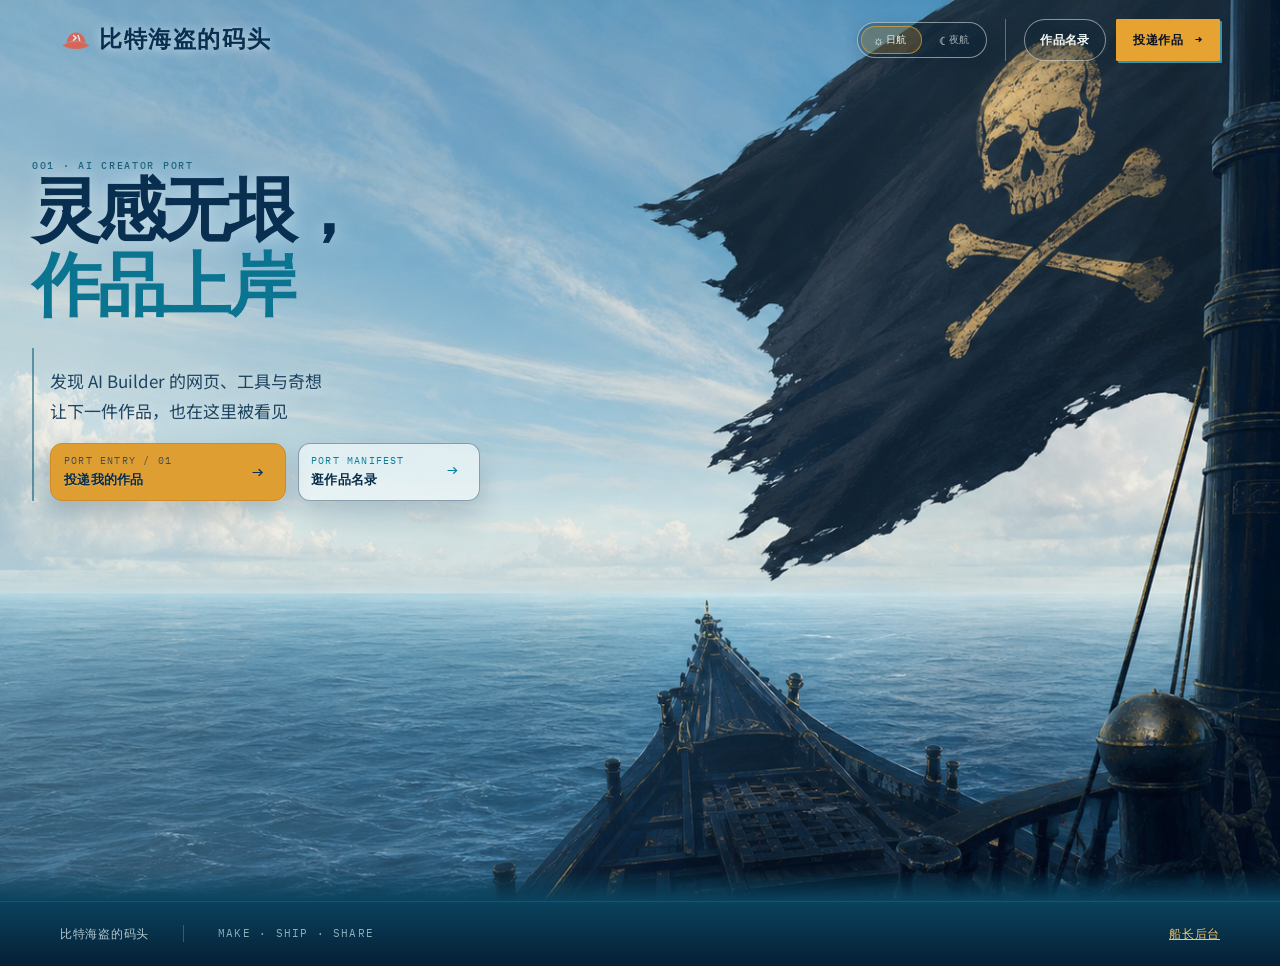
==== commit b18be9de: "feat(copy): 首页与投递页文案优化 + 表单字段顺序调整 index.html: 眉标格式统一为 001 · AI CREATOR PORT，日航副文案精简；submit.html: 眉标格" ====
--- a/index.html
+++ b/index.html
@@ -3,12 +3,12 @@
 <head>
   <meta charset="UTF-8"><meta name="viewport" content="width=device-width, initial-scale=1.0">
   <meta name="description" content="比特海盗的码头：AI 创作者的作品靠岸处。">
-  <title>比特海盗的码头</title><link rel="stylesheet" href="assets/styles.css"><link rel="stylesheet" href="assets/nautical.css?v=13"><link rel="stylesheet" href="assets/theme.css?v=56"><link rel="stylesheet" href="assets/toggle.css?v=3">
+  <title>比特海盗的码头</title><link rel="stylesheet" href="assets/styles.css"><link rel="stylesheet" href="assets/nautical.css?v=13"><link rel="stylesheet" href="assets/theme.css?v=63"><link rel="stylesheet" href="assets/toggle.css?v=3">
 </head>
 <body data-page="home" data-theme="day">
   <header class="site-header"><a class="brand" href="index.html"><span class="brand-mark" aria-hidden="true"><svg viewBox="0 0 48 48" focusable="false"><path class="mark-hat" d="M10.3 26c1.3-8.4 6.4-14.1 13.7-14.1S36.4 17.6 37.7 26c-4.3-2.1-8.9-3.1-13.7-3.1s-9.4 1-13.7 3.1Z"/><path class="mark-brim" d="M4.8 30.7C10 27.1 16.3 25.4 24 25.4s14 1.7 19.2 5.3C38 33.8 31.7 35.4 24 35.4S10 33.8 4.8 30.7Z"/><path class="mark-code" d="m20.2 15.8 3.9 3.5-3.9 3.5m7-7 2.3 7"/></svg></span>比特海盗的码头</a><nav><button class="theme-toggle" type="button" data-theme-toggle aria-label="当前日航，切换到夜航主题"><span class="theme-option"><span aria-hidden="true">☼</span>日航</span><span class="theme-option"><span aria-hidden="true">☾</span>夜航</span><i class="theme-indicator" aria-hidden="true"></i></button><span class="nav-actions"><a href="works.html">作品名录</a><a class="button button-small" href="submit.html">投递作品 <span>→</span></a></span></nav></header>
   <main>
-    <section class="hero"><div class="hero-copy-block"><p class="eyebrow">第 001 航线 · AI CREATOR PORT</p><h1 class="hero-title"><span class="theme-view" data-theme-view="night" hidden>越过黑潮，<br><em>作品归航</em></span><span class="theme-view" data-theme-view="day">灵感无垠，<br><em>作品上岸</em></span></h1><div class="hero-action"><p class="hero-copy"><span class="theme-view" data-theme-view="night" hidden>在黑潮里辨认彼此留下的航迹<br>把还没抵岸的想法，继续驶向更远处</span><span class="theme-view" data-theme-view="day">发现 AI Builder 的网页、工具与奇想<br>也让你的下一件作品在这里靠岸</span></p><div class="hero-cta-row"><a class="boarding-pass" href="submit.html"><strong>投递我的作品</strong><b aria-hidden="true">→</b></a><a class="catalog-pass" href="works.html"><span>PORT MANIFEST</span><strong>逛作品名录</strong><b aria-hidden="true">→</b></a></div></div></div><div class="day-harbor theme-view" data-theme-view="day" aria-hidden="true"><svg viewBox="0 0 1440 720" preserveAspectRatio="xMidYMid slice" xmlns="http://www.w3.org/2000/svg"><rect width="1440" height="458" fill="#d7eef3"/><rect y="458" width="1440" height="262" fill="#8fc9d8"/><rect y="454" width="1440" height="5" fill="#5d9fb5" opacity=".58"/><g fill="none" stroke="#418ba4" stroke-linecap="round"><path class="day-wave day-wave-one" d="M-90 535C28 510 126 560 245 535S463 510 582 535S820 560 939 535S1177 510 1296 535S1534 560 1653 535" stroke-width="2" opacity=".34"/><path class="day-wave day-wave-two" d="M-130 596C20 574 127 617 276 596S533 574 682 596S939 617 1088 596S1345 574 1494 596S1751 617 1900 596" stroke-width="3" opacity=".28"/><path class="day-wave day-wave-three" d="M-70 652C58 635 161 671 289 652S520 635 648 652S879 671 1007 652S1238 635 1366 652S1597 671 1725 652" stroke-width="1.5" opacity=".44"/></g><g class="day-ship" fill="#093b67"><path d="M958 552H1438L1370 600H1018Z"/><path d="M1102 551V150" stroke="#093b67" stroke-width="14"/><path d="M1110 185L1268 258L1110 322Z" opacity=".12"/><path d="M1094 519H1220L1194 539H1108Z" fill="#062d52"/></g><g class="day-flag"><path d="M1106 185C1154 178 1208 194 1262 184V282C1205 294 1157 278 1106 287Z" fill="#082f58"/><g fill="none" stroke="#e3a435" stroke-linecap="round" stroke-linejoin="round" stroke-width="4"><path d="M1169 214C1157 214 1149 222 1149 235C1149 248 1157 257 1169 257C1181 257 1189 248 1189 235C1189 222 1181 214 1169 214Z"/><path d="M1158 233L1163 233M1175 233L1180 233M1159 248C1165 252 1174 252 1179 248"/><path d="M1146 268L1191 289M1192 267L1148 290"/></g></g><g class="day-ship-notes" fill="#0a3d70" font-family="IBM Plex Mono, monospace" font-size="12" letter-spacing="2"><text x="1008" y="130">PORTSIDE / 01</text><path d="M1010 139H1100" stroke="#0a3d70" stroke-width="1.5"/><text x="1272" y="346">CLEAR WATER</text></g></svg><p class="day-harbor-readout">晴海方位<br><strong>东南风 · 缓慢启航</strong></p></div><div class="night-hero-art theme-view" data-theme-view="night" hidden aria-hidden="true"></div></section>
+    <section class="hero"><div class="hero-copy-block"><p class="eyebrow">001 · AI CREATOR PORT</p><h1 class="hero-title"><span class="theme-view" data-theme-view="night" hidden>越过黑潮，<br><em>作品归航</em></span><span class="theme-view" data-theme-view="day">灵感无垠，<br><em>作品上岸</em></span></h1><div class="hero-action"><p class="hero-copy"><span class="theme-view" data-theme-view="night" hidden>在黑潮里辨认彼此留下的航迹<br>把还没抵岸的想法，继续驶向更远处</span><span class="theme-view" data-theme-view="day">发现 AI Builder 的网页、工具与奇想<br>让下一件作品，也在这里被看见</span></p><div class="hero-cta-row"><a class="boarding-pass" href="submit.html"><strong>投递我的作品</strong><b aria-hidden="true">→</b></a><a class="catalog-pass" href="works.html"><span>PORT MANIFEST</span><strong>逛作品名录</strong><b aria-hidden="true">→</b></a></div></div></div><div class="day-harbor theme-view" data-theme-view="day" aria-hidden="true"><svg viewBox="0 0 1440 720" preserveAspectRatio="xMidYMid slice" xmlns="http://www.w3.org/2000/svg"><rect width="1440" height="458" fill="#d7eef3"/><rect y="458" width="1440" height="262" fill="#8fc9d8"/><rect y="454" width="1440" height="5" fill="#5d9fb5" opacity=".58"/><g fill="none" stroke="#418ba4" stroke-linecap="round"><path class="day-wave day-wave-one" d="M-90 535C28 510 126 560 245 535S463 510 582 535S820 560 939 535S1177 510 1296 535S1534 560 1653 535" stroke-width="2" opacity=".34"/><path class="day-wave day-wave-two" d="M-130 596C20 574 127 617 276 596S533 574 682 596S939 617 1088 596S1345 574 1494 596S1751 617 1900 596" stroke-width="3" opacity=".28"/><path class="day-wave day-wave-three" d="M-70 652C58 635 161 671 289 652S520 635 648 652S879 671 1007 652S1238 635 1366 652S1597 671 1725 652" stroke-width="1.5" opacity=".44"/></g><g class="day-ship" fill="#093b67"><path d="M958 552H1438L1370 600H1018Z"/><path d="M1102 551V150" stroke="#093b67" stroke-width="14"/><path d="M1110 185L1268 258L1110 322Z" opacity=".12"/><path d="M1094 519H1220L1194 539H1108Z" fill="#062d52"/></g><g class="day-flag"><path d="M1106 185C1154 178 1208 194 1262 184V282C1205 294 1157 278 1106 287Z" fill="#082f58"/><g fill="none" stroke="#e3a435" stroke-linecap="round" stroke-linejoin="round" stroke-width="4"><path d="M1169 214C1157 214 1149 222 1149 235C1149 248 1157 257 1169 257C1181 257 1189 248 1189 235C1189 222 1181 214 1169 214Z"/><path d="M1158 233L1163 233M1175 233L1180 233M1159 248C1165 252 1174 252 1179 248"/><path d="M1146 268L1191 289M1192 267L1148 290"/></g></g><g class="day-ship-notes" fill="#0a3d70" font-family="IBM Plex Mono, monospace" font-size="12" letter-spacing="2"><text x="1008" y="130">PORTSIDE / 01</text><path d="M1010 139H1100" stroke="#0a3d70" stroke-width="1.5"/><text x="1272" y="346">CLEAR WATER</text></g></svg><p class="day-harbor-readout">晴海方位<br><strong>东南风 · 缓慢启航</strong></p></div><div class="night-hero-art theme-view" data-theme-view="night" hidden aria-hidden="true"></div></section>
   </main>
   <footer><span>比特海盗的码头</span><span class="mono">MAKE · SHIP · SHARE</span><a href="admin.html">船长后台</a></footer>
 
--- a/assets/theme.css
+++ b/assets/theme.css
@@ -168,7 +168,7 @@
 }
 @media(max-width:760px) {
   body[data-page="home"][data-theme="day"] .hero-copy-block { padding-top: 96px; padding-bottom: 40px; }
-  body[data-page="home"][data-theme="day"] .hero-action { gap: 10px; margin-top: 18px; padding-top: 12px; background: linear-gradient(90deg,rgba(240,250,251,.78) 0%,rgba(240,250,251,.62) 68%,rgba(240,250,251,.24) 100%); }
+  body[data-page="home"][data-theme="day"] .hero-action { gap: 10px; margin-top: 18px; padding-top: 12px; background: linear-gradient(90deg,rgba(240,250,251,.58) 0%,rgba(240,250,251,.40) 68%,rgba(240,250,251,.12) 100%); }
   body[data-page="home"][data-theme="day"] .hero-copy { color: #082e50; text-shadow: 0 1px 14px rgba(245,252,253,.9); }
   body[data-page="home"][data-theme="day"] .hero-cta-row { gap: 8px; }
 }
@@ -724,6 +724,21 @@
   body[data-page="work"] .detail-actions .text-button { min-height:40px; }
   body[data-page="work"] .journey { margin-top:30px; padding-top:23px; }
 }
+/* Public mobile navigation: compact controls without changing the desktop header. */
+@media(max-width:760px) {
+  body[data-page="home"] .site-header,
+  body[data-page="works"] .site-header,
+  body[data-page="submit"] .site-header,
+  body[data-page="work"] .site-header { padding-top:12px; padding-bottom:12px; }
+  body[data-page="home"] .site-header .brand-mark,
+  body[data-page="works"] .site-header .brand-mark,
+  body[data-page="submit"] .site-header .brand-mark,
+  body[data-page="work"] .site-header .brand-mark { flex-basis:26px; width:26px; height:26px; }
+  body[data-page="home"] .site-header .theme-toggle,
+  body[data-page="works"] .site-header .theme-toggle,
+  body[data-page="submit"] .site-header .theme-toggle,
+  body[data-page="work"] .site-header .theme-toggle { width:94px; height:32px; }
+}
 body[data-page="works"] .work-card::after {
   content: '查看航程 →';
   position: absolute;
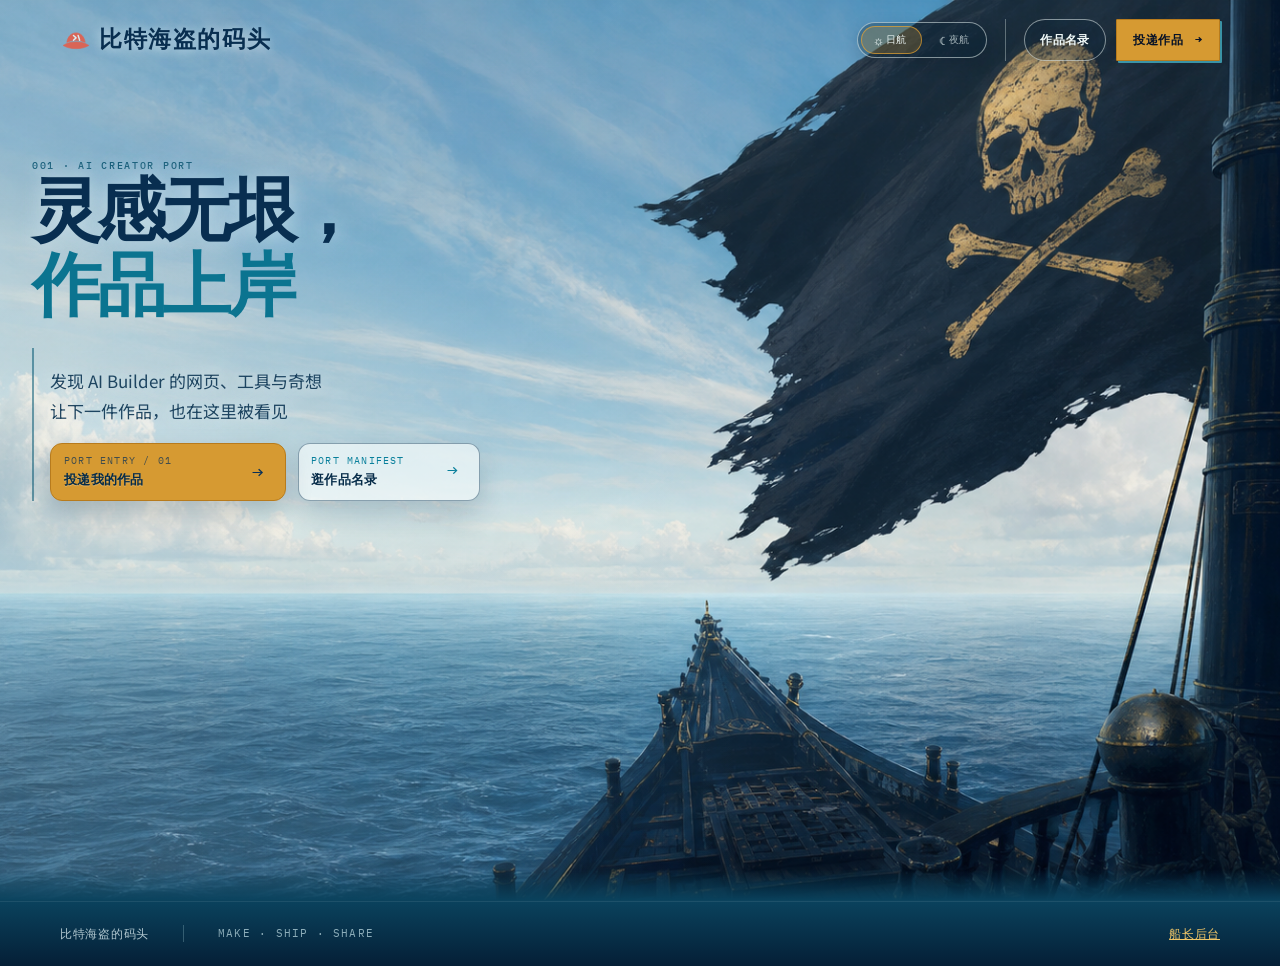
==== commit fc86b766: "feat(home): 移除日航 SVG 港湾场景，按钮色统一为低饱和黄铜金 - 删除 .day-harbor SVG 场景（CSS 动画、HTML 结构一并移除）  - 调整 boarding-pa" ====
--- a/index.html
+++ b/index.html
@@ -3,12 +3,12 @@
 <head>
   <meta charset="UTF-8"><meta name="viewport" content="width=device-width, initial-scale=1.0">
   <meta name="description" content="比特海盗的码头：AI 创作者的作品靠岸处。">
-  <title>比特海盗的码头</title><link rel="stylesheet" href="assets/styles.css"><link rel="stylesheet" href="assets/nautical.css?v=13"><link rel="stylesheet" href="assets/theme.css?v=63"><link rel="stylesheet" href="assets/toggle.css?v=3">
+  <title>比特海盗的码头</title><link rel="stylesheet" href="assets/styles.css"><link rel="stylesheet" href="assets/nautical.css?v=13"><link rel="stylesheet" href="assets/theme.css?v=70"><link rel="stylesheet" href="assets/toggle.css?v=3">
 </head>
 <body data-page="home" data-theme="day">
   <header class="site-header"><a class="brand" href="index.html"><span class="brand-mark" aria-hidden="true"><svg viewBox="0 0 48 48" focusable="false"><path class="mark-hat" d="M10.3 26c1.3-8.4 6.4-14.1 13.7-14.1S36.4 17.6 37.7 26c-4.3-2.1-8.9-3.1-13.7-3.1s-9.4 1-13.7 3.1Z"/><path class="mark-brim" d="M4.8 30.7C10 27.1 16.3 25.4 24 25.4s14 1.7 19.2 5.3C38 33.8 31.7 35.4 24 35.4S10 33.8 4.8 30.7Z"/><path class="mark-code" d="m20.2 15.8 3.9 3.5-3.9 3.5m7-7 2.3 7"/></svg></span>比特海盗的码头</a><nav><button class="theme-toggle" type="button" data-theme-toggle aria-label="当前日航，切换到夜航主题"><span class="theme-option"><span aria-hidden="true">☼</span>日航</span><span class="theme-option"><span aria-hidden="true">☾</span>夜航</span><i class="theme-indicator" aria-hidden="true"></i></button><span class="nav-actions"><a href="works.html">作品名录</a><a class="button button-small" href="submit.html">投递作品 <span>→</span></a></span></nav></header>
   <main>
-    <section class="hero"><div class="hero-copy-block"><p class="eyebrow">001 · AI CREATOR PORT</p><h1 class="hero-title"><span class="theme-view" data-theme-view="night" hidden>越过黑潮，<br><em>作品归航</em></span><span class="theme-view" data-theme-view="day">灵感无垠，<br><em>作品上岸</em></span></h1><div class="hero-action"><p class="hero-copy"><span class="theme-view" data-theme-view="night" hidden>在黑潮里辨认彼此留下的航迹<br>把还没抵岸的想法，继续驶向更远处</span><span class="theme-view" data-theme-view="day">发现 AI Builder 的网页、工具与奇想<br>让下一件作品，也在这里被看见</span></p><div class="hero-cta-row"><a class="boarding-pass" href="submit.html"><strong>投递我的作品</strong><b aria-hidden="true">→</b></a><a class="catalog-pass" href="works.html"><span>PORT MANIFEST</span><strong>逛作品名录</strong><b aria-hidden="true">→</b></a></div></div></div><div class="day-harbor theme-view" data-theme-view="day" aria-hidden="true"><svg viewBox="0 0 1440 720" preserveAspectRatio="xMidYMid slice" xmlns="http://www.w3.org/2000/svg"><rect width="1440" height="458" fill="#d7eef3"/><rect y="458" width="1440" height="262" fill="#8fc9d8"/><rect y="454" width="1440" height="5" fill="#5d9fb5" opacity=".58"/><g fill="none" stroke="#418ba4" stroke-linecap="round"><path class="day-wave day-wave-one" d="M-90 535C28 510 126 560 245 535S463 510 582 535S820 560 939 535S1177 510 1296 535S1534 560 1653 535" stroke-width="2" opacity=".34"/><path class="day-wave day-wave-two" d="M-130 596C20 574 127 617 276 596S533 574 682 596S939 617 1088 596S1345 574 1494 596S1751 617 1900 596" stroke-width="3" opacity=".28"/><path class="day-wave day-wave-three" d="M-70 652C58 635 161 671 289 652S520 635 648 652S879 671 1007 652S1238 635 1366 652S1597 671 1725 652" stroke-width="1.5" opacity=".44"/></g><g class="day-ship" fill="#093b67"><path d="M958 552H1438L1370 600H1018Z"/><path d="M1102 551V150" stroke="#093b67" stroke-width="14"/><path d="M1110 185L1268 258L1110 322Z" opacity=".12"/><path d="M1094 519H1220L1194 539H1108Z" fill="#062d52"/></g><g class="day-flag"><path d="M1106 185C1154 178 1208 194 1262 184V282C1205 294 1157 278 1106 287Z" fill="#082f58"/><g fill="none" stroke="#e3a435" stroke-linecap="round" stroke-linejoin="round" stroke-width="4"><path d="M1169 214C1157 214 1149 222 1149 235C1149 248 1157 257 1169 257C1181 257 1189 248 1189 235C1189 222 1181 214 1169 214Z"/><path d="M1158 233L1163 233M1175 233L1180 233M1159 248C1165 252 1174 252 1179 248"/><path d="M1146 268L1191 289M1192 267L1148 290"/></g></g><g class="day-ship-notes" fill="#0a3d70" font-family="IBM Plex Mono, monospace" font-size="12" letter-spacing="2"><text x="1008" y="130">PORTSIDE / 01</text><path d="M1010 139H1100" stroke="#0a3d70" stroke-width="1.5"/><text x="1272" y="346">CLEAR WATER</text></g></svg><p class="day-harbor-readout">晴海方位<br><strong>东南风 · 缓慢启航</strong></p></div><div class="night-hero-art theme-view" data-theme-view="night" hidden aria-hidden="true"></div></section>
+    <section class="hero"><div class="hero-copy-block"><p class="eyebrow">001 · AI CREATOR PORT</p><h1 class="hero-title"><span class="theme-view" data-theme-view="night" hidden>越过黑潮，<br><em>作品归航</em></span><span class="theme-view" data-theme-view="day">灵感无垠，<br><em>作品上岸</em></span></h1><div class="hero-action"><p class="hero-copy"><span class="theme-view" data-theme-view="night" hidden>在黑潮里辨认彼此留下的航迹<br>把还没抵岸的想法，继续驶向更远处</span><span class="theme-view" data-theme-view="day">发现 AI Builder 的网页、工具与奇想<br>让下一件作品，也在这里被看见</span></p><div class="hero-cta-row"><a class="boarding-pass" href="submit.html"><strong>投递我的作品</strong><b aria-hidden="true">→</b></a><a class="catalog-pass" href="works.html"><span>PORT MANIFEST</span><strong>逛作品名录</strong><b aria-hidden="true">→</b></a></div></div></div><div class="night-hero-art theme-view" data-theme-view="night" hidden aria-hidden="true"></div></section>
   </main>
   <footer><span>比特海盗的码头</span><span class="mono">MAKE · SHIP · SHARE</span><a href="admin.html">船长后台</a></footer>
 
--- a/assets/nautical.css
+++ b/assets/nautical.css
@@ -64,7 +64,7 @@
 .grid-b { right: 22px; bottom: 92px; width: 152px; height: 1px; transform: rotate(-16deg); }
 .chart-caption { bottom: 21px; left: 25px; margin: 0; padding-left: 11px; border-left: 2px solid var(--orange); color: var(--mist); font: 10px/1.6 var(--chart); letter-spacing: .04em; }
 .chart-caption strong { color: var(--moon); font-size: 11px; font-weight: 500; }
-.day-boat { display: none; }
+
 .manifest-gateway { width: min(calc(100% - 64px),1240px); margin: 0 auto; padding: 0 0 76px; }
 .manifest-link { display: grid; grid-template-columns: 1fr auto; align-items: center; gap: 8px; padding: 24px 0; border-top: 1px solid rgba(217,173,85,.42); border-bottom: 1px solid rgba(143,183,220,.2); color: var(--moon); font-family: var(--chart); transition: border-color .2s,color .2s; }
 .manifest-link span { grid-column: 1; color: var(--teal); font-size: 10px; letter-spacing: .14em; }.manifest-link strong { grid-column: 1; font-size: 17px; font-weight: 500; letter-spacing: .03em; }.manifest-link b { grid-column: 2; grid-row: 1 / span 2; color: var(--orange); font-size: 27px; font-weight: 400; }.manifest-link:hover { border-color: var(--orange); color: var(--orange); }
--- a/assets/theme.css
+++ b/assets/theme.css
@@ -4,13 +4,12 @@
 body[data-theme="day"]::after { display:none; }
 body[data-theme="day"] .site-header { border-bottom-color:rgba(10,61,112,.22); background:rgba(246,251,250,.8); }.theme-toggle { display:inline-flex; align-items:center; gap:6px; padding:7px 9px; border:1px solid rgba(131,200,232,.35); border-radius:999px; background:transparent; color:var(--mist); font:10px var(--chart); letter-spacing:.05em; transition:background .2s,color .2s,border-color .2s; }.theme-toggle:hover { border-color:var(--teal); background:rgba(60,199,214,.12); color:var(--moon); }body[data-theme="day"] .brand-mark { border-color:var(--coral); color:var(--coral); }body[data-theme="day"] .theme-toggle { border-color:rgba(10,61,112,.3); background:rgba(255,255,255,.38); color:var(--ink); }body[data-theme="day"] .theme-toggle:hover { border-color:var(--teal); background:#fff; color:var(--teal); }
 body[data-theme="day"] .hero h1 { color:var(--ink); text-shadow:none; }body[data-theme="day"] .hero h1 em { color:var(--teal); text-shadow:none; }body[data-theme="day"] .hero-kicker,body[data-theme="day"] .hero-copy { color:rgba(10,61,112,.76); }body[data-theme="day"] .hero-action { border-left-color:rgba(8,127,155,.42); }body[data-theme="day"] .boarding-pass { border-color:rgba(10,61,112,.46); background:rgba(255,255,255,.45); color:var(--ink); }body[data-theme="day"] .boarding-pass::before { color:var(--teal); }body[data-theme="day"] .boarding-pass b { color:var(--coral); }body[data-theme="day"] .boarding-pass:hover { border-color:var(--coral); background:rgba(255,255,255,.78); }
-body[data-theme="day"] .hero-chart.theme-view:not([hidden]) { display:block; border-color:rgba(10,61,112,.25); background:linear-gradient(140deg,rgba(255,255,255,.72),rgba(194,226,234,.74)); color:var(--ink); box-shadow:0 24px 54px rgba(28,94,124,.15); }body[data-theme="day"] .hero-chart::before { width:92%; height:42%; top:auto; bottom:0; left:4%; transform:none; border:0; border-top:1px solid rgba(8,127,155,.23); border-radius:50% 50% 0 0; background:linear-gradient(180deg,transparent,rgba(194,226,234,.33)); box-shadow:none; }body[data-theme="day"] .hero-chart::after { top:auto; right:28px; bottom:58px; left:28px; width:auto; height:1px; background:rgba(10,61,112,.14); }.day-boat { display:block; }body[data-theme="day"] .chart-stamp { color:var(--coral); }body[data-theme="day"] .chart-north { color:var(--ink); }body[data-theme="day"] .chart-grid { background:rgba(10,61,112,.16); }body[data-theme="day"] .grid-a { top:143px; left:46px; width:112px; }body[data-theme="day"] .grid-b { display:none; }body[data-theme="day"] .chart-caption { border-left-color:var(--coral); color:var(--mist); }body[data-theme="day"] .chart-caption strong { color:var(--ink); }
+body[data-theme="day"] .hero-chart.theme-view:not([hidden]) { display:block; border-color:rgba(10,61,112,.25); background:linear-gradient(140deg,rgba(255,255,255,.72),rgba(194,226,234,.74)); color:var(--ink); box-shadow:0 24px 54px rgba(28,94,124,.15); }body[data-theme="day"] .hero-chart::before { width:92%; height:42%; top:auto; bottom:0; left:4%; transform:none; border:0; border-top:1px solid rgba(8,127,155,.23); border-radius:50% 50% 0 0; background:linear-gradient(180deg,transparent,rgba(194,226,234,.33)); box-shadow:none; }body[data-theme="day"] .hero-chart::after { top:auto; right:28px; bottom:58px; left:28px; width:auto; height:1px; background:rgba(10,61,112,.14); }body[data-theme="day"] .chart-stamp { color:var(--coral); }body[data-theme="day"] .chart-north { color:var(--ink); }body[data-theme="day"] .chart-grid { background:rgba(10,61,112,.16); }body[data-theme="day"] .grid-a { top:143px; left:46px; width:112px; }body[data-theme="day"] .grid-b { display:none; }body[data-theme="day"] .chart-caption { border-left-color:var(--coral); color:var(--mist); }body[data-theme="day"] .chart-caption strong { color:var(--ink); }
 body[data-theme="day"] .manifest-link { border-top-color:rgba(10,61,112,.25); border-bottom-color:rgba(10,61,112,.18); color:var(--ink); }body[data-theme="day"] .manifest-link span { color:var(--teal); }body[data-theme="day"] .manifest-link b { color:var(--coral); }body[data-theme="day"] .manifest-link:hover { border-color:var(--coral); color:var(--teal); }body[data-theme="day"] .nav-actions > a:not(.button) { color:var(--ink); }body[data-theme="day"] .nav-actions > a:not(.button):hover { color:var(--teal); border-color:var(--teal); }
 body[data-theme="day"] .works-section { border-top-color:rgba(10,61,112,.25); }body[data-theme="day"] .works-section::before { color:rgba(10,61,112,.55); }body[data-theme="day"] .section-heading h2,body[data-theme="day"] .card-content h3,body[data-theme="day"] .detail-title,body[data-theme="day"] .journey h2,body[data-theme="day"] .admin-page .section-heading h1,body[data-theme="day"] .review-card h3 { color:var(--ink); }body[data-theme="day"] .section-heading h2::after { border-color:var(--coral); }body[data-theme="day"] .tag-filter { border-bottom-color:rgba(10,61,112,.2); }body[data-theme="day"] .tag-filter button { color:var(--mist); }body[data-theme="day"] .tag-filter button:hover,body[data-theme="day"] .tag-filter button.active { color:var(--ink); border-bottom-color:var(--coral); }body[data-theme="day"] .work-card { border-color:rgba(10,61,112,.18); background:rgba(255,255,255,.7); box-shadow:0 10px 22px rgba(28,94,124,.12); }body[data-theme="day"] .work-card::before { background:var(--ink); color:#eff8f7; }body[data-theme="day"] .cover { border-bottom-color:rgba(10,61,112,.18); background:#bcdce4; }body[data-theme="day"] .cover::after { border-color:rgba(255,255,255,.66); }body[data-theme="day"] .cover-placeholder { background:radial-gradient(circle at 65% 20%,#f6d486,transparent 28%),linear-gradient(135deg,#6db8cf,#21779d); color:#fff; }body[data-theme="day"] .description,body[data-theme="day"] .journey p { color:rgba(10,61,112,.74); }body[data-theme="day"] .card-meta { border-top-color:rgba(10,61,112,.16); color:var(--mist); }body[data-theme="day"] .role-badge { background:rgba(8,127,155,.11); color:var(--teal); }body[data-theme="day"] .tag,body[data-theme="day"] .text-button { color:var(--teal); }body[data-theme="day"] .journey,body[data-theme="day"] .review-card { border-color:rgba(10,61,112,.18); background:rgba(255,255,255,.45); }body[data-theme="day"] .work-form,body[data-theme="day"] .admin-login { border-color:rgba(10,61,112,.22); background:rgba(255,255,255,.6); }body[data-theme="day"] label { color:var(--ink); }body[data-theme="day"] input,body[data-theme="day"] textarea,body[data-theme="day"] select { border-color:rgba(10,61,112,.25); background:rgba(255,255,255,.68); color:var(--ink); }body[data-theme="day"] .manifest-gateway { position:relative; padding-bottom:108px; }body[data-theme="day"] .manifest-link { position:relative; z-index:1; }body[data-theme="day"] .manifest-gateway::after { content:""; position:absolute; z-index:0; right:50%; bottom:0; width:100vw; height:122px; transform:translateX(50%); background:radial-gradient(ellipse 74% 46px at 50% 2%,rgba(108,183,201,.2),transparent 72%),linear-gradient(180deg,rgba(160,213,222,0) 0%,rgba(62,141,170,.18) 35%,#0a3d70 100%); }body[data-theme="day"] footer { border-top-color:rgba(255,255,255,.14); background:#0a3d70; color:#c7e6ee; }body[data-theme="day"] footer a { color:#f8d27a; }
 @media(max-width:760px) { body[data-theme="day"] .manifest-gateway { padding-bottom:84px; }body[data-theme="day"] .manifest-gateway::after { height:96px; }.theme-toggle { padding:6px 7px; } }
 
 /* Day home: an open harbour scene, intentionally independent from the night porthole. */
-.day-harbor { display: none; }
 body[data-theme="day"] .hero { display: block; width: 100%; min-height: 650px; padding: 0; overflow: hidden; background: #d7eef3; }
 body[data-theme="day"] .hero::before { content: ''; position: absolute; inset: 0; z-index: 0; pointer-events: none; opacity: .035; background-image: radial-gradient(rgba(10,61,112,.8) .55px,transparent .7px); background-size: 8px 8px; }
 body[data-theme="day"] .hero-copy-block { position: relative; z-index: 2; width: min(100% - 64px,1240px); margin: 0 auto; padding: 132px 0 84px; }
@@ -29,12 +28,8 @@
 body[data-theme="day"] .catalog-pass span,body[data-theme="day"] .catalog-pass b { color: #087f9b; }
 body[data-theme="day"] .catalog-pass:hover { border-color: #087f9b; background: rgba(255,255,255,.82); box-shadow: 0 14px 24px rgba(28,94,124,.15),0 3px 7px rgba(28,94,124,.1); }
 body[data-theme="day"] .hero-proof { color: rgba(10,61,112,.66); }
-body[data-theme="day"] .day-harbor.theme-view:not([hidden]) { position: absolute; z-index: 1; inset: 0; display: block; pointer-events: none; }
-body[data-theme="day"] .day-harbor svg { display: block; width: 100%; height: 100%; }
-.day-wave { animation: day-drift 10s ease-in-out infinite alternate; }.day-wave-two { animation-duration: 14s; animation-delay: -4s; }.day-wave-three { animation-duration: 18s; animation-delay: -9s; }.day-flag { transform-box: fill-box; transform-origin: left center; animation: flag-sail 3.8s ease-in-out infinite; }.day-harbor-readout { position: absolute; right: max(32px,calc((100vw - 1240px)/2)); bottom: 32px; margin: 0; padding-right: 12px; border-right: 2px solid #e3a435; color: rgba(10,61,112,.72); font: 10px/1.7 var(--chart); letter-spacing: .06em; text-align: right; }.day-harbor-readout strong { color: #0a3d70; font-size: 11px; font-weight: 500; }
-@keyframes day-drift { from { transform: translateX(-16px); } to { transform: translateX(18px); } }
-@keyframes flag-sail { 0%,100% { transform: skewY(0deg) scaleX(1); } 50% { transform: skewY(1.6deg) scaleX(.97); } }
-@media(max-width:760px) { body[data-theme="day"] .hero { min-height: 690px; }body[data-theme="day"] .hero-copy-block { width: calc(100% - 40px); padding: 73px 0 44px; }body[data-theme="day"] .hero h1 { max-width: 315px; font-size: clamp(46px,13vw,60px); }body[data-theme="day"] .hero-action { max-width: 330px; margin-top: 21px; padding-top: 14px; padding-left: 12px; }body[data-theme="day"] .hero-copy { font-size: 14px; line-height: 1.72; }body[data-theme="day"] .hero-cta-row { gap: 9px; }body[data-theme="day"] .boarding-pass,body[data-theme="day"] .catalog-pass { min-width: 0; flex: 1 1 145px; }body[data-theme="day"] .day-harbor svg { width: 168%; max-width: none; margin-left: -68%; }.day-harbor-readout { right: 20px; bottom: 22px; }.day-ship-notes { display: none; } }
+
+@media(max-width:760px) { body[data-theme="day"] .hero { min-height: 690px; }body[data-theme="day"] .hero-copy-block { width: calc(100% - 40px); padding: 73px 0 44px; }body[data-theme="day"] .hero h1 { max-width: 315px; font-size: clamp(46px,13vw,60px); }body[data-theme="day"] .hero-action { max-width: 330px; margin-top: 21px; padding-top: 14px; padding-left: 12px; }body[data-theme="day"] .hero-copy { font-size: 14px; line-height: 1.72; }body[data-theme="day"] .hero-cta-row { gap: 9px; }body[data-theme="day"] .boarding-pass,body[data-theme="day"] .catalog-pass { min-width: 0; flex: 1 1 145px; } }
 
 /* Day home v2: the visitor stands aboard the ship; the image is the scene, not a card illustration. */
 body[data-theme="day"] .hero {
@@ -108,7 +103,8 @@
   backdrop-filter: blur(10px);
 }
 body[data-theme="day"] .site-header .nav-actions > a:not(.button):hover { background: rgba(4,31,52,.48); }
-body[data-theme="day"] .site-header .nav-actions .button-small { min-height: 42px; padding: 0 16px; font-size: 12px; }
+body[data-theme="day"] .site-header .nav-actions .button-small { min-height: 42px; padding: 0 16px; border-color: #b77b1d; background: #d69a32; font-size: 12px; }
+body[data-theme="day"] .site-header .nav-actions .button-small:hover { border-color: #ce9635; background: #e4b04d; }
 @media(max-width:760px) {
   body[data-theme="day"] .site-header { padding-right: 20px; padding-left: 20px; }
   body[data-theme="day"] .site-header .theme-toggle { width: 106px; height: 34px; }
@@ -130,7 +126,8 @@
 body[data-theme="day"] .hero h1 em { color: #0b7490; }
 body[data-theme="day"] .hero-action { border-left-color: rgba(8,89,117,.55); }
 body[data-theme="day"] .hero-copy { color: rgba(7,48,79,.88); text-shadow: 0 1px 16px rgba(241,251,253,.72); }
-body[data-theme="day"] .boarding-pass { border-color: #ce8b28; background: #df9e32; color: #062c49; box-shadow: 0 12px 26px rgba(4,37,61,.22); }
+body[data-theme="day"] .boarding-pass { border-color: #b77b1d; background: #d69a32; color: #062c49; box-shadow: 0 12px 26px rgba(4,37,61,.22); }
+body[data-theme="day"] .boarding-pass:hover { border-color: #ce9635; background: #e4b04d; }
 body[data-theme="day"] .catalog-pass { border-color: rgba(7,48,79,.42); background: rgba(248,253,253,.66); box-shadow: 0 12px 26px rgba(4,37,61,.16); }
 body[data-theme="day"] .hero-proof { color: rgba(7,48,79,.72); text-shadow: 0 1px 12px rgba(241,251,253,.72); }
 body[data-theme="day"] .boarding-pass strong,body[data-theme="day"] .catalog-pass strong {
@@ -148,7 +145,6 @@
   body[data-theme="day"] .boarding-pass::before,body[data-theme="day"] .catalog-pass span { font-size: 10px; }
   body[data-theme="day"] .hero-proof { font-size: 11px; }
 }
-body[data-theme="day"] .day-harbor { display: none !important; }
 body[data-theme="day"] .manifest-gateway { max-width: 1240px; padding-top: 36px; }
 @media(min-width:900px) {
   body[data-theme="day"] .hero::after {
@@ -796,3 +792,47 @@
 body[data-page="submit"] .tag-option input:checked + span::after { content:'✓'; margin-left:6px; font-size:11px; font-weight:700; }
 body[data-page="submit"] .tag-option:hover span { transform:translateY(-1px); }
 body[data-page="submit"] .field-help { display:none; }
+
+/* Submission day-sail uses the same compact mobile switcher as night-sail. */
+@media(max-width:760px) {
+  body[data-page="submit"][data-theme="day"] .site-header .theme-toggle { width:94px; height:32px; }
+}
+/* Public mobile route chrome: one day/night navigation and masthead cadence. */
+@media(max-width:760px) {
+  body[data-page="home"] .site-header,
+  body[data-page="works"] .site-header,
+  body[data-page="submit"] .site-header,
+  body[data-page="work"] .site-header { padding:12px 20px; }
+  body[data-page="home"] .site-header .nav-actions,
+  body[data-page="works"] .site-header .nav-actions,
+  body[data-page="submit"] .site-header .nav-actions,
+  body[data-page="work"] .site-header .nav-actions { display:none !important; }
+  body[data-page="home"] .site-header .theme-toggle,
+  body[data-page="works"] .site-header .theme-toggle,
+  body[data-page="submit"] .site-header .theme-toggle,
+  body[data-page="work"] .site-header .theme-toggle { width:94px; height:32px; }
+  body[data-page="works"] .works-section { padding-top:32px; }
+  body[data-page="works"] .works-intro .eyebrow { margin-bottom:10px; }
+}
+/* Theme-aware public mobile route chrome: overrides page-level day and night dimensions. */
+@media(max-width:760px) {
+  body[data-page="home"][data-theme] .site-header,
+  body[data-page="works"][data-theme] .site-header,
+  body[data-page="submit"][data-theme] .site-header,
+  body[data-page="work"][data-theme] .site-header { padding:12px 20px; }
+  body[data-page="home"][data-theme] .site-header .nav-actions,
+  body[data-page="works"][data-theme] .site-header .nav-actions,
+  body[data-page="submit"][data-theme] .site-header .nav-actions,
+  body[data-page="work"][data-theme] .site-header .nav-actions { display:none !important; }
+  body[data-page="home"][data-theme] .site-header .theme-toggle,
+  body[data-page="works"][data-theme] .site-header .theme-toggle,
+  body[data-page="submit"][data-theme] .site-header .theme-toggle,
+  body[data-page="work"][data-theme] .site-header .theme-toggle { width:94px; height:32px; }
+  body[data-page="works"][data-theme] .works-section { padding-top:32px; }
+  body[data-page="works"][data-theme] .works-intro .eyebrow { margin-bottom:10px; }
+}
+/* Routes 002 and 003 begin closer to the mobile navigation in both themes. */
+@media(max-width:760px) {
+  body[data-page="works"][data-theme] .works-section,
+  body[data-page="submit"][data-theme] .form-page { padding-top:20px; }
+}
